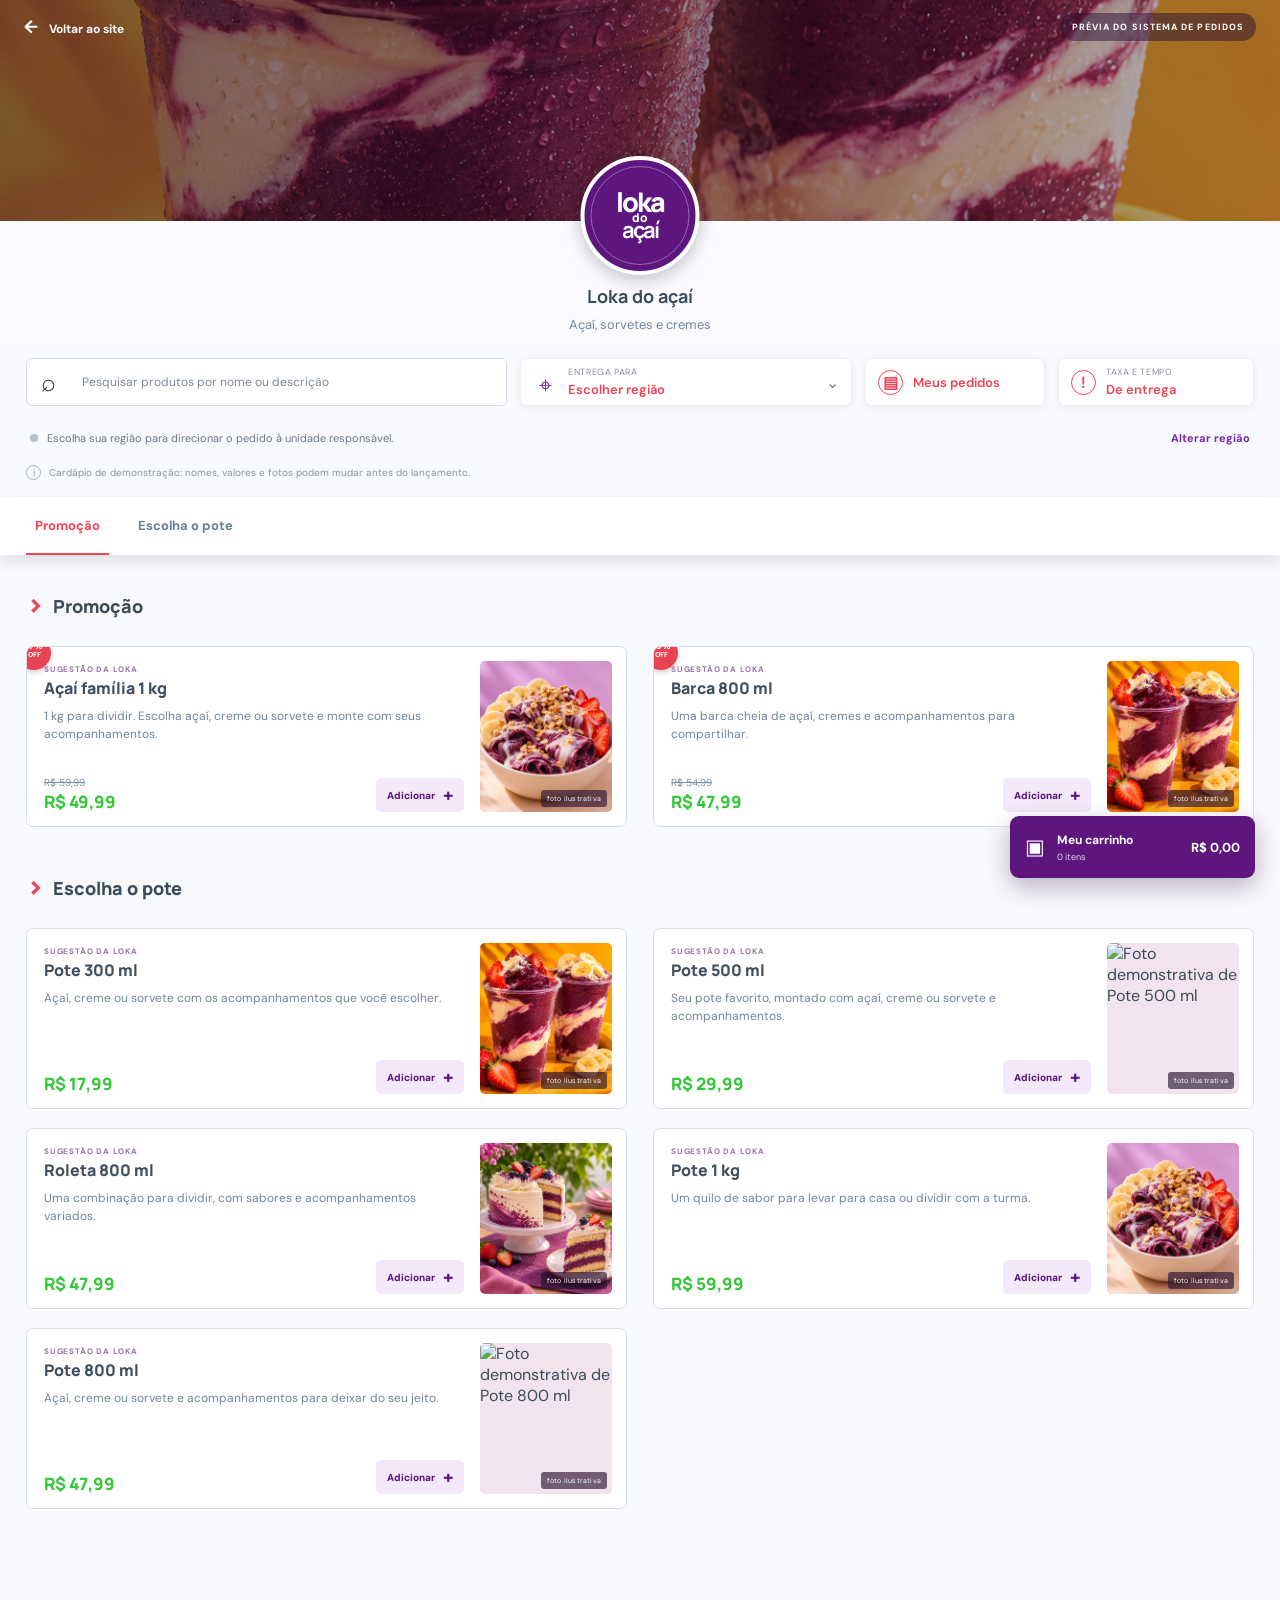
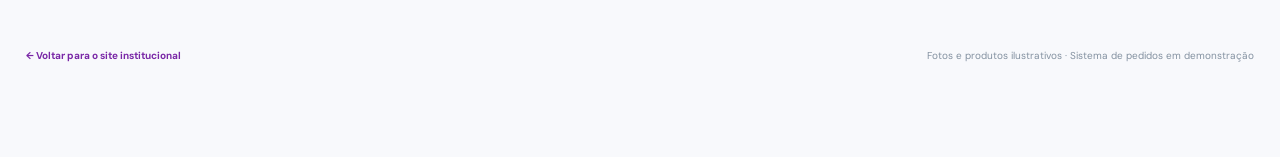
==== pedidos.html @ dc6933d5 "Add ordering page prototype" ====
<!doctype html>
<html lang="pt-BR">
<head>
  <meta charset="utf-8">
  <meta name="viewport" content="width=device-width, initial-scale=1">
  <meta name="theme-color" content="#f8f9fc">
  <meta name="description" content="Faça seu pedido na Loka do Açaí.">
  <title>Pedidos | Loka do Açaí</title>
  <link rel="preconnect" href="https://fonts.googleapis.com">
  <link rel="preconnect" href="https://fonts.gstatic.com" crossorigin>
  <link href="https://fonts.googleapis.com/css2?family=DM+Sans:wght@400;500;600;700&family=Manrope:wght@400;500;600;700;800&display=swap" rel="stylesheet">
  <link rel="stylesheet" href="pedidos.css">
  <script src="pedidos.js" defer></script>
</head>
<body>
  <header class="shop-header">
    <div class="cover-photo"></div>
    <div class="header-top">
      <a class="back-to-site" href="index.html"><span aria-hidden="true">←</span> Voltar ao site</a>
      <span class="demo-label">prévia do sistema de pedidos</span>
    </div>
    <div class="shop-profile">
      <div class="shop-logo" aria-label="Logo Loka do Açaí"><span>loka</span><small>do</small><b>açaí</b></div>
      <h1>Loka do açaí</h1>
      <p>Açaí, sorvetes e cremes</p>
    </div>
  </header>

  <main class="order-main">
    <div class="order-toolbar">
      <label class="search-box"><span aria-hidden="true">⌕</span><input id="product-search" type="search" placeholder="Pesquisar produtos por nome ou descrição" autocomplete="off" aria-label="Pesquisar produtos"></label>
      <button class="toolbar-button region-button" id="open-region" type="button"><span class="toolbar-icon" aria-hidden="true">⌖</span><span><small>Entrega para</small><strong id="selected-region">Escolher região</strong></span><span class="button-chevron" aria-hidden="true">⌄</span></button>
      <button class="toolbar-button" id="open-account" type="button"><span class="toolbar-icon red" aria-hidden="true">▤</span><span><strong>Meus pedidos</strong></span></button>
      <button class="toolbar-button delivery-button" id="open-delivery" type="button"><span class="toolbar-icon red" aria-hidden="true">!</span><span><small>Taxa e tempo</small><strong>De entrega</strong></span></button>
    </div>

    <div class="region-summary" aria-live="polite"><span class="status-dot"></span><span id="region-summary-text">Escolha sua região para direcionar o pedido à unidade responsável.</span><button id="change-region" type="button">Alterar região</button></div>
    <div class="catalog-note"><span>i</span> Cardápio de demonstração: nomes, valores e fotos podem mudar antes do lançamento.</div>

    <nav class="category-tabs" aria-label="Categorias do cardápio">
      <a class="is-active" href="#promocao">Promoção</a>
      <a href="#potes">Escolha o pote</a>
    </nav>

    <section class="catalog-section" id="promocao">
      <h2><span aria-hidden="true">›</span> Promoção</h2>
      <div class="product-grid" id="promo-products"></div>
    </section>
    <section class="catalog-section" id="potes">
      <h2><span aria-hidden="true">›</span> Escolha o pote</h2>
      <div class="product-grid" id="pot-products"></div>
    </section>
    <p class="no-results" id="no-results" hidden>Nenhum produto encontrado. Tente outra busca.</p>
  </main>

  <footer class="order-footer">
    <a href="index.html">← Voltar para o site institucional</a>
    <p>Fotos e produtos ilustrativos · Sistema de pedidos em demonstração</p>
  </footer>

  <button class="cart-fab" id="open-cart" type="button" aria-label="Abrir carrinho">
    <span class="cart-fab-icon" aria-hidden="true">▣</span>
    <span class="cart-fab-copy"><b>Meu carrinho</b><small id="cart-items-count">0 itens</small></span>
    <strong id="cart-total-fab">R$ 0,00</strong>
    <i id="cart-badge" hidden>0</i>
  </button>

  <div class="overlay" id="region-dialog" hidden>
    <section class="dialog-card region-dialog-card" role="dialog" aria-modal="true" aria-labelledby="region-title">
      <button class="dialog-close" type="button" data-close="region-dialog" aria-label="Fechar">×</button>
      <span class="dialog-kicker">Entrega Loka</span>
      <h2 id="region-title">Qual região vai receber seu pedido?</h2>
      <p>Escolha uma região para identificar a unidade responsável no protótipo.</p>
      <div class="region-options">
        <button type="button" data-region="recife"><span class="region-pin">⌖</span><span><b>Recife e Região Metropolitana</b><small>Região demonstrativa</small></span><span class="region-arrow">→</span></button>
        <button type="button" data-region="agreste"><span class="region-pin">⌖</span><span><b>Agreste</b><small>Região demonstrativa</small></span><span class="region-arrow">→</span></button>
        <button type="button" data-region="sertao"><span class="region-pin">⌖</span><span><b>Sertão</b><small>Região demonstrativa</small></span><span class="region-arrow">→</span></button>
        <button type="button" data-region="mata"><span class="region-pin">⌖</span><span><b>Zona da Mata</b><small>Região demonstrativa</small></span><span class="region-arrow">→</span></button>
        <button type="button" data-region="outra"><span class="region-pin">⌖</span><span><b>Outra região de Pernambuco</b><small>Região demonstrativa</small></span><span class="region-arrow">→</span></button>
      </div>
      <small class="dialog-footnote">As regiões são exemplos. A cobertura e a loja serão definidas com os endereços oficiais.</small>
    </section>
  </div>

  <div class="overlay" id="delivery-dialog" hidden>
    <section class="dialog-card small-dialog" role="dialog" aria-modal="true" aria-labelledby="delivery-title">
      <button class="dialog-close" type="button" data-close="delivery-dialog" aria-label="Fechar">×</button>
      <span class="dialog-kicker">Entrega</span>
      <h2 id="delivery-title">Taxa e tempo de entrega</h2>
      <div class="delivery-status"><span class="status-dot"></span><div><small>Região selecionada</small><b id="delivery-region">Ainda não escolhida</b></div></div>
      <p>A unidade responsável, a cobertura, o valor do frete e a previsão de entrega serão confirmados conforme o endereço. Esta prévia não consulta entregas reais.</p>
      <button class="button-primary" id="delivery-choose-region" type="button">Escolher minha região</button>
    </section>
  </div>

  <div class="overlay" id="account-dialog" hidden>
    <section class="dialog-card account-dialog-card" role="dialog" aria-modal="true" aria-labelledby="account-title">
      <button class="dialog-close" type="button" data-close="account-dialog" aria-label="Fechar">×</button>
      <span class="dialog-kicker">Sua conta Loka</span>
      <h2 id="account-title">Seus pedidos, do seu jeito.</h2>
      <div class="account-tabs" role="tablist" aria-label="Área do cliente">
        <button type="button" class="is-active" data-account-tab="profile" role="tab" aria-selected="true">Cadastro e endereços</button>
        <button type="button" data-account-tab="history" role="tab" aria-selected="false">Histórico de pedidos</button>
      </div>
      <div class="account-panel" data-account-panel="profile">
        <form id="profile-form" class="form-card">
          <h3>Seus dados</h3>
          <p>Salvos neste navegador para facilitar os próximos pedidos.</p>
          <div class="form-grid">
            <label class="field full">Nome completo<input name="name" autocomplete="name" required placeholder="Como podemos chamar você?"></label>
            <label class="field">Celular<input name="phone" type="tel" autocomplete="tel" required placeholder="(00) 00000-0000"></label>
            <label class="field">E-mail <span>opcional</span><input name="email" type="email" autocomplete="email" placeholder="voce@email.com"></label>
          </div>
          <button class="button-primary" type="submit">Salvar meu cadastro</button>
        </form>
        <section class="saved-addresses">
          <div class="subheading"><div><h3>Endereços salvos</h3><p>Escolha um endereço para agilizar a entrega.</p></div></div>
          <div id="saved-address-list" class="saved-address-list"></div>
          <form id="address-form" class="form-card address-form">
            <h4>Adicionar endereço</h4>
            <div class="form-grid">
              <label class="field">Apelido<input name="label" placeholder="Casa, trabalho..."></label>
              <label class="field">CEP<input name="cep" autocomplete="postal-code" required placeholder="00000-000"></label>
              <label class="field full">Rua / avenida<input name="street" autocomplete="address-line1" required></label>
              <label class="field">Número<input name="number" required></label>
              <label class="field">Bairro<input name="district" autocomplete="address-level3" required></label>
              <label class="field">Cidade<input name="city" autocomplete="address-level2" required></label>
              <label class="field">Complemento <span>opcional</span><input name="complement" autocomplete="address-line2"></label>
            </div>
            <button class="button-secondary" type="submit">Salvar endereço</button>
          </form>
        </section>
      </div>
      <div class="account-panel" data-account-panel="history" hidden>
        <div class="history-intro"><h3>Seus pedidos</h3><p>Os pedidos de demonstração feitos neste navegador aparecem aqui.</p></div>
        <div id="order-history-list" class="order-history-list"></div>
      </div>
      <p class="local-storage-note">Demonstração: cadastro, endereços e histórico ficam salvos somente neste navegador.</p>
    </section>
  </div>

  <div class="overlay cart-overlay" id="cart-dialog" hidden>
    <aside class="cart-drawer" role="dialog" aria-modal="true" aria-labelledby="cart-title">
      <div class="drawer-header"><div><span class="dialog-kicker">Seu pedido</span><h2 id="cart-title">Meu carrinho</h2></div><button class="dialog-close" type="button" data-close="cart-dialog" aria-label="Fechar">×</button></div>
      <div class="cart-body">
        <div id="cart-lines" class="cart-lines"></div>
        <div class="checkout-block">
          <div class="cart-subtotal"><span>Subtotal</span><b id="cart-subtotal">R$ 0,00</b></div>
          <div class="cart-shipping"><span>Entrega</span><b>Confirmar com a unidade</b></div>
          <div class="cart-region"><div><small>Unidade da região</small><b id="cart-region-name">Escolha sua região</b></div><button type="button" id="cart-change-region">Alterar</button></div>
          <form id="checkout-form">
            <h3>Onde entregar?</h3>
            <label class="field saved-address-select">Usar endereço salvo<select id="checkout-address-select"><option value="">Preencher novo endereço</option></select></label>
            <div class="form-grid">
              <label class="field full">Nome completo<input name="name" autocomplete="name" required></label>
              <label class="field">Celular<input name="phone" type="tel" autocomplete="tel" required></label>
              <label class="field">CEP<input name="cep" autocomplete="postal-code" required></label>
              <label class="field full">Rua / avenida<input name="street" autocomplete="address-line1" required></label>
              <label class="field">Número<input name="number" required></label>
              <label class="field">Bairro<input name="district" autocomplete="address-level3" required></label>
              <label class="field">Cidade<input name="city" autocomplete="address-level2" required></label>
              <label class="field">Complemento<input name="complement" autocomplete="address-line2"></label>
            </div>
            <label class="save-address-check"><input type="checkbox" name="saveAddress" checked><span>Salvar cadastro e endereço para os próximos pedidos</span></label>
            <button class="button-primary checkout-submit" id="checkout-submit" type="submit">Confirmar pedido de demonstração</button>
          </form>
          <p class="checkout-disclaimer">Sem cobrança nem envio real: o pedido é registrado apenas como demonstração neste navegador.</p>
        </div>
      </div>
    </aside>
  </div>

  <div class="toast" id="toast" role="status" aria-live="polite"></div>
</body>
</html>
---- pedidos.css ----
:root{--plum:#321044;--purple:#7927a6;--purple-dark:#5e167f;--pink:#ed77bf;--cream:#f8f5ef;--ink:#3b4a59;--muted:#718096;--line:#dce1e8;--red:#f04455;--green:#35c738;--paper:#fff;--soft:#f8f9fc;--display:"Manrope",sans-serif;--sans:"DM Sans",sans-serif}
*{box-sizing:border-box}html{scroll-behavior:smooth}body{margin:0;background:var(--soft);color:var(--ink);font-family:var(--sans);-webkit-font-smoothing:antialiased}body.lock-scroll{overflow:hidden}button,input,select{font:inherit}button{cursor:pointer}a{color:inherit;text-decoration:none}[hidden]{display:none!important}
.shop-header{height:350px;background:#f9f9fc;text-align:center;position:relative}.cover-photo{height:221px;background-image:linear-gradient(90deg,rgba(35,12,48,.57),rgba(35,12,48,.34)),url("assets/creme-no-copo.png");background-position:center 44%;background-size:cover;filter:saturate(.82)}.header-top{position:absolute;left:0;right:0;top:0;height:54px;padding:0 max(calc((100% - 1396px)/2),24px);display:flex;align-items:center;justify-content:space-between;color:white}.back-to-site{font-size:12px;font-weight:700;transition:transform .2s}.back-to-site:hover{transform:translateX(-4px)}.back-to-site span{margin-right:8px;font-size:18px}.demo-label{padding:8px 12px;border-radius:30px;background:rgba(38,12,51,.48);font-size:9px;font-weight:700;letter-spacing:.12em;text-transform:uppercase}.shop-profile{position:relative;height:129px;padding-top:63px;background:#fafaff}.shop-logo{position:absolute;top:-65px;left:50%;width:119px;height:119px;transform:translateX(-50%);border:4px solid white;border-radius:50%;display:flex;flex-direction:column;align-items:center;justify-content:center;background:var(--purple-dark);color:white;box-shadow:0 5px 17px rgba(20,12,29,.24);font-family:var(--display);font-size:27px;font-weight:800;line-height:.77;letter-spacing:-.08em;z-index:2}.shop-logo::before{content:"";position:absolute;inset:6px;border:1px solid rgba(255,255,255,.35);border-radius:50%}.shop-logo small{font-size:12px;letter-spacing:0}.shop-logo b{font-size:22px}.shop-profile h1{margin:0;font-family:var(--display);font-size:18px;line-height:1.4}.shop-profile p{margin:7px 0;color:#72859a;font-size:13px}
.order-main{max-width:1410px;margin:0 auto;padding:8px 26px 80px}.order-toolbar{display:grid;grid-template-columns:minmax(260px,1.45fr) minmax(215px,1fr) 180px 196px;gap:13px;align-items:stretch}.search-box{height:48px;border:1px solid #d7dce4;border-radius:6px;background:white;display:flex;align-items:center;overflow:hidden}.search-box>span{width:42px;display:grid;place-items:center;font-size:25px;color:#243548}.search-box input{min-width:0;flex:1;height:100%;border:0;outline:0;padding:0 13px;color:var(--ink);font-size:12px}.search-box input::placeholder{color:#7d8793}.toolbar-button{min-width:0;min-height:48px;padding:0 12px;border:1px solid #edf0f4;border-radius:7px;background:white;box-shadow:0 2px 6px rgba(34,43,54,.07);display:flex;align-items:center;gap:10px;text-align:left;color:var(--red);transition:transform .2s,box-shadow .2s}.toolbar-button:hover{transform:translateY(-2px);box-shadow:0 7px 15px rgba(44,35,49,.11)}.toolbar-button>span:last-child{min-width:0}.toolbar-button small,.toolbar-button strong{display:block}.toolbar-button small{margin-bottom:3px;font-size:9px;color:#8a8f99;text-transform:uppercase;letter-spacing:.07em}.toolbar-button strong{font-size:13px;font-weight:600;white-space:nowrap;overflow:hidden;text-overflow:ellipsis}.toolbar-icon{width:25px;height:25px;flex:0 0 25px;display:grid;place-items:center;color:var(--purple);font-size:23px}.toolbar-icon.red{color:var(--red);border:1.5px solid var(--red);border-radius:50%;font-size:16px;font-weight:600}.button-chevron{margin-left:auto;color:#748094}.region-summary{min-height:42px;margin-top:11px;padding:0 4px;display:flex;align-items:center;gap:9px;color:#697888;font-size:11px}.status-dot{width:8px;height:8px;flex:0 0 8px;border-radius:50%;background:#b7c0cb}.region-summary.is-selected .status-dot{background:#43c885;box-shadow:0 0 0 3px #daf5e8}.region-summary button{margin-left:auto;padding:6px 0;border:0;background:none;color:var(--purple);font-size:11px;font-weight:700}.catalog-note{display:flex;align-items:center;gap:8px;margin:6px 0 17px;color:#8994a1;font-size:10px}.catalog-note span{width:15px;height:15px;border-radius:50%;display:grid;place-items:center;border:1px solid #aab3be;font-size:10px}
.category-tabs{position:sticky;top:0;z-index:9;margin:0 -26px 28px;padding:0 26px;min-height:58px;display:flex;align-items:center;gap:20px;background:rgba(255,255,255,.96);box-shadow:0 7px 12px rgba(39,42,51,.1);backdrop-filter:blur(12px)}.category-tabs a{height:100%;min-height:58px;padding:0 9px;display:flex;align-items:center;border-bottom:2px solid transparent;color:#688097;font-size:13px;font-weight:700}.category-tabs a.is-active,.category-tabs a:hover{color:var(--red);border-color:var(--red)}.catalog-section{padding-top:1px;margin-bottom:38px;scroll-margin-top:70px}.catalog-section h2{margin:0 0 22px;font-family:var(--display);font-size:18px;font-weight:800}.catalog-section h2 span{margin-right:4px;color:var(--red);font-size:29px;vertical-align:-2px}
.product-grid{display:grid;grid-template-columns:repeat(2,minmax(0,1fr));gap:19px 26px}.product-card{min-height:181px;position:relative;display:grid;grid-template-columns:minmax(0,1fr) 146px;gap:10px;overflow:hidden;border:1px solid #d8dee7;border-radius:7px;background:white;transition:transform .25s,box-shadow .25s,border-color .25s}.product-card:hover{transform:translateY(-3px);border-color:#c9b7d5;box-shadow:0 12px 24px rgba(51,28,61,.08)}.product-info{min-width:0;padding:17px 6px 14px 17px;display:flex;flex-direction:column;align-items:flex-start}.product-name{margin:0;color:#3f4f5e;font-family:var(--display);font-size:16px;font-weight:800;line-height:1.3}.product-description{display:-webkit-box;margin:8px 0 10px;overflow:hidden;color:#71859b;font-size:12px;line-height:1.55;-webkit-line-clamp:2;-webkit-box-orient:vertical}.product-flag{margin-bottom:4px;color:#9b78aa;font-size:8px;font-weight:800;letter-spacing:.1em;text-transform:uppercase}.product-bottom{width:100%;margin-top:auto;display:flex;align-items:flex-end;justify-content:space-between;gap:8px}.product-prices{display:flex;flex-direction:column;gap:3px}.old-price{color:#7990a4;font-size:10px;text-decoration:line-through}.product-price{color:var(--green);font-family:var(--display);font-size:17px;font-weight:800;line-height:1.15}.add-button{min-height:34px;padding:0 11px;border:0;border-radius:5px;display:inline-flex;align-items:center;gap:8px;background:#f4e9fa;color:var(--purple-dark);font-size:10px;font-weight:800;transition:background .2s,color .2s,transform .2s}.add-button span{font-size:18px;line-height:1}.add-button:hover{background:var(--purple);color:white;transform:scale(1.04)}.product-photo{position:relative;min-height:144px;margin:14px 14px 14px 0;overflow:hidden;border-radius:5px;background:#f1e4ef}.product-photo img{width:100%;height:100%;position:absolute;inset:0;object-fit:cover;transition:transform .55s}.product-card:hover .product-photo img{transform:scale(1.06)}.product-photo span{position:absolute;right:5px;bottom:5px;padding:4px 6px;border-radius:3px;background:rgba(40,18,49,.64);color:white;font-size:7px;letter-spacing:.03em}.deal-badge{position:absolute;z-index:2;top:-11px;left:-10px;width:34px;height:34px;padding-top:6px;border-radius:50%;background:#e84352;color:#fff;box-shadow:0 2px 5px rgba(44,24,33,.24);font-size:9px;font-weight:800;line-height:1.05;text-align:center}.deal-badge small{display:block;font-size:7px}.no-results{padding:50px 15px;text-align:center;color:var(--muted);font-size:14px}
.order-footer{max-width:1410px;margin:auto;padding:22px 26px 95px;display:flex;justify-content:space-between;gap:16px;color:#8391a0;font-size:10px}.order-footer a{color:var(--purple);font-weight:700}.order-footer p{margin:0}
.cart-fab{position:fixed;z-index:12;right:25px;bottom:22px;min-width:245px;min-height:62px;padding:9px 15px;border:0;border-radius:9px;display:flex;align-items:center;gap:12px;background:var(--purple-dark);color:white;box-shadow:0 8px 24px rgba(50,16,68,.32);text-align:left;transition:transform .22s,box-shadow .22s}.cart-fab:hover{transform:translateY(-4px);box-shadow:0 14px 30px rgba(50,16,68,.34)}.cart-fab-icon{font-size:21px}.cart-fab-copy{flex:1}.cart-fab-copy b,.cart-fab-copy small{display:block}.cart-fab-copy b{font-size:12px}.cart-fab-copy small{margin-top:3px;color:#e3d4ed;font-size:9px}.cart-fab>strong{font-size:13px}.cart-fab i{position:absolute;top:-7px;left:-7px;min-width:22px;height:22px;padding:0 5px;border-radius:50%;display:grid;place-items:center;background:var(--red);font-size:10px;font-style:normal;font-weight:800}
.overlay{position:fixed;z-index:30;inset:0;padding:20px;display:grid;place-items:center;background:rgba(22,17,28,.5);backdrop-filter:blur(4px);animation:fade-in .2s ease}.dialog-card{width:min(100%,510px);max-height:min(90vh,840px);position:relative;overflow:auto;padding:30px;border:1px solid rgba(255,255,255,.7);border-radius:13px;background:white;box-shadow:0 24px 70px rgba(18,13,24,.25);animation:dialog-up .28s cubic-bezier(.2,.8,.2,1)}.dialog-close{width:34px;height:34px;position:absolute;top:15px;right:15px;border:1px solid #e5e7ec;border-radius:50%;display:grid;place-items:center;background:white;color:#5b6471;font-size:23px;line-height:1}.dialog-close:hover{background:#f7effb;color:var(--purple)}.dialog-kicker{color:var(--purple);font-size:9px;font-weight:800;letter-spacing:.15em;text-transform:uppercase}.dialog-card h2{margin:8px 35px 7px 0;color:var(--ink);font-family:var(--display);font-size:25px;letter-spacing:-.04em;line-height:1.15}.dialog-card>p{color:#74808e;font-size:12px;line-height:1.6}.region-options{margin-top:19px;display:grid;gap:8px}.region-options button{min-height:62px;padding:10px 13px;border:1px solid #e7e8ed;border-radius:7px;display:flex;align-items:center;gap:11px;background:white;color:var(--ink);text-align:left;transition:border .2s,background .2s,transform .2s}.region-options button:hover{transform:translateX(3px);border-color:#d5b6e3;background:#fcf8ff}.region-options button>span:nth-child(2){flex:1}.region-pin{width:31px;height:31px;border-radius:50%;display:grid;place-items:center;background:#f2e5f8;color:var(--purple);font-size:20px}.region-options b,.region-options small{display:block}.region-options b{font-size:12px}.region-options small{margin-top:4px;color:#939ba5;font-size:9px}.region-arrow{color:var(--purple);font-size:17px}.dialog-footnote{display:block;margin-top:16px;color:#939ba5;font-size:9px;line-height:1.55}.small-dialog{width:min(100%,430px)}.delivery-status{margin:20px 0 14px;padding:13px;border-radius:7px;display:flex;align-items:center;gap:10px;background:#f7f8fb}.delivery-status .status-dot{width:9px;height:9px}.delivery-status small,.delivery-status b{display:block}.delivery-status small{color:#8793a0;font-size:9px}.delivery-status b{margin-top:4px;font-size:12px}.button-primary{min-height:43px;padding:0 17px;border:0;border-radius:5px;display:inline-flex;align-items:center;justify-content:center;background:var(--purple);color:white;font-size:11px;font-weight:800;transition:background .2s,transform .2s}.button-primary:hover{background:var(--purple-dark);transform:translateY(-2px)}
.account-dialog-card{width:min(100%,760px);padding:30px}.account-tabs{margin:20px 0 18px;display:flex;gap:17px;border-bottom:1px solid #e6e8ed}.account-tabs button{min-height:41px;padding:0 5px;border:0;border-bottom:2px solid transparent;background:none;color:#728197;font-size:11px;font-weight:700}.account-tabs button.is-active{border-color:var(--red);color:var(--red)}.account-panel[hidden]{display:none!important}.form-card{padding:15px;border:1px solid #e8eaf0;border-radius:8px;background:#fff}.form-card h3,.saved-addresses h3,.history-intro h3{margin:0;color:#3f4f5e;font-family:var(--display);font-size:15px}.form-card>p,.saved-addresses p,.history-intro p{margin:5px 0 13px;color:#8a95a2;font-size:10px;line-height:1.5}.form-grid{display:grid;grid-template-columns:repeat(2,minmax(0,1fr));gap:10px}.field{min-width:0;display:grid;gap:5px;color:#657384;font-size:10px;font-weight:700}.field>span{color:#a0a8b2;font-size:9px;font-weight:400}.field input,.field select{width:100%;min-width:0;height:38px;padding:0 10px;border:1px solid #dfe3e9;border-radius:5px;background:white;color:var(--ink);font-size:11px;outline:0;transition:border .2s,box-shadow .2s}.field input:focus,.field select:focus{border-color:#bb8dcc;box-shadow:0 0 0 3px #f2e7f6}.field.full{grid-column:1/-1}.form-card .button-primary,.form-card .button-secondary{margin-top:13px}.saved-addresses{margin-top:20px}.saved-address-list{display:grid;gap:8px;margin:10px 0 13px}.saved-address{padding:11px;border:1px solid #e7e8ed;border-radius:7px;display:flex;align-items:center;gap:10px;background:white}.saved-address>div{min-width:0;flex:1}.saved-address b,.saved-address small{display:block}.saved-address b{font-size:11px}.saved-address small{margin-top:4px;color:#8792a0;font-size:9px;line-height:1.4}.saved-address button{border:0;background:none;color:#d74958;font-size:10px;font-weight:700}.empty-state{padding:17px;border-radius:7px;background:#f8f9fc;color:#8995a2;font-size:10px;line-height:1.55}.address-form h4{margin:0 0 12px;font-size:12px}.button-secondary{min-height:36px;padding:0 13px;border:1px solid #dcc6e8;border-radius:5px;background:#faf5fd;color:var(--purple-dark);font-size:10px;font-weight:800}.button-secondary:hover{background:#f1e4f7}.local-storage-note{margin:17px 0 0!important;color:#929ba6!important;font-size:9px!important}.history-intro{margin-bottom:14px}.order-history-list{display:grid;gap:10px}.history-card{padding:14px;border:1px solid #e7e9ee;border-radius:8px;background:white}.history-top{display:flex;justify-content:space-between;gap:12px}.history-top b{font-size:12px}.history-top time{color:#929ba6;font-size:9px}.history-meta{margin:7px 0;color:#7b8795;font-size:10px}.history-items{color:#596879;font-size:10px;line-height:1.6}.history-total{margin-top:10px;color:var(--purple-dark);font-family:var(--display);font-size:13px;font-weight:800}
.cart-overlay{z-index:35;padding:0;display:flex;justify-content:flex-end;background:rgba(19,13,24,.48)}.cart-drawer{width:min(100%,510px);height:100%;display:flex;flex-direction:column;background:#fff;box-shadow:-18px 0 50px rgba(21,13,26,.2);animation:drawer-in .3s cubic-bezier(.2,.8,.2,1)}.drawer-header{min-height:82px;padding:17px 22px;border-bottom:1px solid #eceef2;display:flex;align-items:center;justify-content:space-between}.drawer-header h2{margin:4px 0 0;font-family:var(--display);font-size:21px}.drawer-header .dialog-close{position:static;flex:0 0 34px}.cart-body{flex:1;overflow:auto;padding:16px 22px 30px}.cart-lines{display:grid;gap:9px}.cart-line{padding:10px;border:1px solid #e9eaf0;border-radius:7px;display:grid;grid-template-columns:59px minmax(0,1fr) auto;align-items:center;gap:11px}.cart-line img{width:59px;height:59px;border-radius:5px;object-fit:cover}.cart-line-copy{min-width:0}.cart-line-copy b,.cart-line-copy small{display:block}.cart-line-copy b{font-size:11px;line-height:1.4}.cart-line-copy small{margin-top:4px;color:#8791a0;font-size:10px}.quantity-control{display:flex;align-items:center;gap:7px}.quantity-control button{width:25px;height:25px;padding:0;border:1px solid #e3d6eb;border-radius:50%;background:#faf5fd;color:var(--purple-dark);font-size:15px}.quantity-control b{min-width:13px;text-align:center;font-size:11px}.cart-empty{padding:22px 12px;text-align:center}.cart-empty>span{font-size:30px;color:#b78bc8}.cart-empty b{display:block;margin-top:5px;font-size:13px}.cart-empty p{color:#8d97a3;font-size:10px}.checkout-block{margin-top:17px;padding-top:15px;border-top:1px solid #e8eaf0}.cart-subtotal,.cart-shipping{display:flex;justify-content:space-between;gap:10px;margin-bottom:10px;color:#687687;font-size:11px}.cart-subtotal b{color:var(--ink);font-size:13px}.cart-shipping b{color:#84909d;font-size:9px;font-weight:600}.cart-region{margin:15px 0;padding:11px;border-radius:7px;display:flex;align-items:center;justify-content:space-between;gap:12px;background:#f8f3fa}.cart-region small,.cart-region b{display:block}.cart-region small{margin-bottom:4px;color:#8d7c96;font-size:9px}.cart-region b{color:var(--plum);font-size:11px}.cart-region button{padding:5px 0;border:0;background:none;color:var(--purple);font-size:10px;font-weight:800}.checkout-block h3{margin:16px 0 11px;font-family:var(--display);font-size:13px}.saved-address-select{margin-bottom:11px}.checkout-block .form-grid{gap:9px}.checkout-block .field input{height:36px}.save-address-check{margin:13px 0;display:flex;align-items:flex-start;gap:8px;color:#7c8794;font-size:9px;line-height:1.45}.save-address-check input{margin:1px 0 0;accent-color:var(--purple)}.checkout-submit{width:100%;min-height:47px}.checkout-disclaimer{margin:10px 0 0;color:#939ba6;font-size:9px;line-height:1.5;text-align:center}
.toast{position:fixed;z-index:60;left:50%;bottom:28px;max-width:calc(100% - 30px);padding:12px 18px;border-radius:8px;background:#281431;color:white;box-shadow:0 10px 30px rgba(0,0,0,.2);font-size:11px;font-weight:700;opacity:0;pointer-events:none;transform:translate(-50%,15px);transition:opacity .25s,transform .25s}.toast.is-visible{opacity:1;transform:translate(-50%,0)}
@keyframes fade-in{from{opacity:0}to{opacity:1}}@keyframes dialog-up{from{opacity:0;transform:translateY(15px) scale(.98)}to{opacity:1;transform:translateY(0) scale(1)}}@keyframes drawer-in{from{transform:translateX(35px);opacity:.7}to{transform:translateX(0);opacity:1}}
@media(max-width:1050px){.order-toolbar{grid-template-columns:minmax(230px,1.4fr) minmax(200px,1fr) 170px}.delivery-button{grid-column:3}.product-grid{gap:15px}.product-card{grid-template-columns:minmax(0,1fr) 124px}.product-photo{min-height:133px}}
@media(max-width:740px){.shop-header{height:319px}.cover-photo{height:195px}.header-top{padding-inline:17px}.demo-label{font-size:7px}.shop-profile{height:124px;padding-top:59px}.shop-logo{width:105px;height:105px;top:-56px;font-size:24px}.shop-logo b{font-size:20px}.shop-profile h1{font-size:16px}.order-main{padding:8px 16px 70px}.order-toolbar{grid-template-columns:1fr 1fr;gap:9px}.search-box{grid-column:1/-1}.toolbar-button{min-height:46px;padding-inline:9px;gap:7px}.toolbar-button strong{font-size:11px}.toolbar-button small{font-size:8px}.toolbar-icon{width:22px;flex-basis:22px}.region-summary{font-size:10px}.region-summary button{white-space:nowrap}.catalog-note{align-items:flex-start;line-height:1.5}.category-tabs{margin-inline:-16px;padding-inline:16px;min-height:52px}.category-tabs a{min-height:52px;font-size:12px}.catalog-section{scroll-margin-top:58px}.catalog-section h2{font-size:16px}.product-grid{grid-template-columns:1fr;gap:11px}.product-card{min-height:156px;grid-template-columns:minmax(0,1fr) 112px}.product-info{padding:14px 3px 12px 13px}.product-name{font-size:14px}.product-description{margin:6px 0 8px;font-size:11px}.product-photo{min-height:125px;margin:12px 12px 12px 0}.product-price{font-size:15px}.add-button{min-height:31px;padding:0 8px;font-size:9px}.old-price{font-size:9px}.order-footer{padding:17px 17px 100px;display:block;font-size:9px}.order-footer p{margin-top:7px}.cart-fab{right:14px;bottom:14px;min-width:215px;min-height:55px;padding:8px 12px}.cart-fab-icon{font-size:18px}.cart-fab-copy b{font-size:11px}.cart-fab>strong{font-size:12px}.overlay{padding:12px}.dialog-card{padding:24px 19px;max-height:94vh;border-radius:11px}.dialog-card h2{font-size:22px}.account-dialog-card{padding:24px 17px}.account-tabs{gap:9px}.account-tabs button{font-size:9px}.form-grid{gap:8px}.field{font-size:9px}.field input,.field select{height:36px;font-size:10px}.cart-overlay{padding:0}.cart-drawer{width:100%}.drawer-header{min-height:72px;padding:13px 16px}.cart-body{padding:13px 16px 25px}.cart-line{grid-template-columns:51px minmax(0,1fr) auto;gap:8px;padding:8px}.cart-line img{width:51px;height:51px}.cart-line-copy b{font-size:10px}.quantity-control{gap:5px}.quantity-control button{width:23px;height:23px}.checkout-block .field input{height:34px}.cart-region{margin:11px 0;padding:9px}}
@media(max-width:390px){.toolbar-button strong{font-size:10px}.product-card{grid-template-columns:minmax(0,1fr) 94px;min-height:147px}.product-photo{min-height:117px;margin:11px 10px 11px 0}.product-name{font-size:13px}.product-description{font-size:10px}.add-button{gap:4px}.account-tabs button{padding-inline:2px}}
@media(prefers-reduced-motion:reduce){*,*::before,*::after{scroll-behavior:auto!important;animation-duration:.01ms!important;animation-iteration-count:1!important;transition-duration:.01ms!important}}
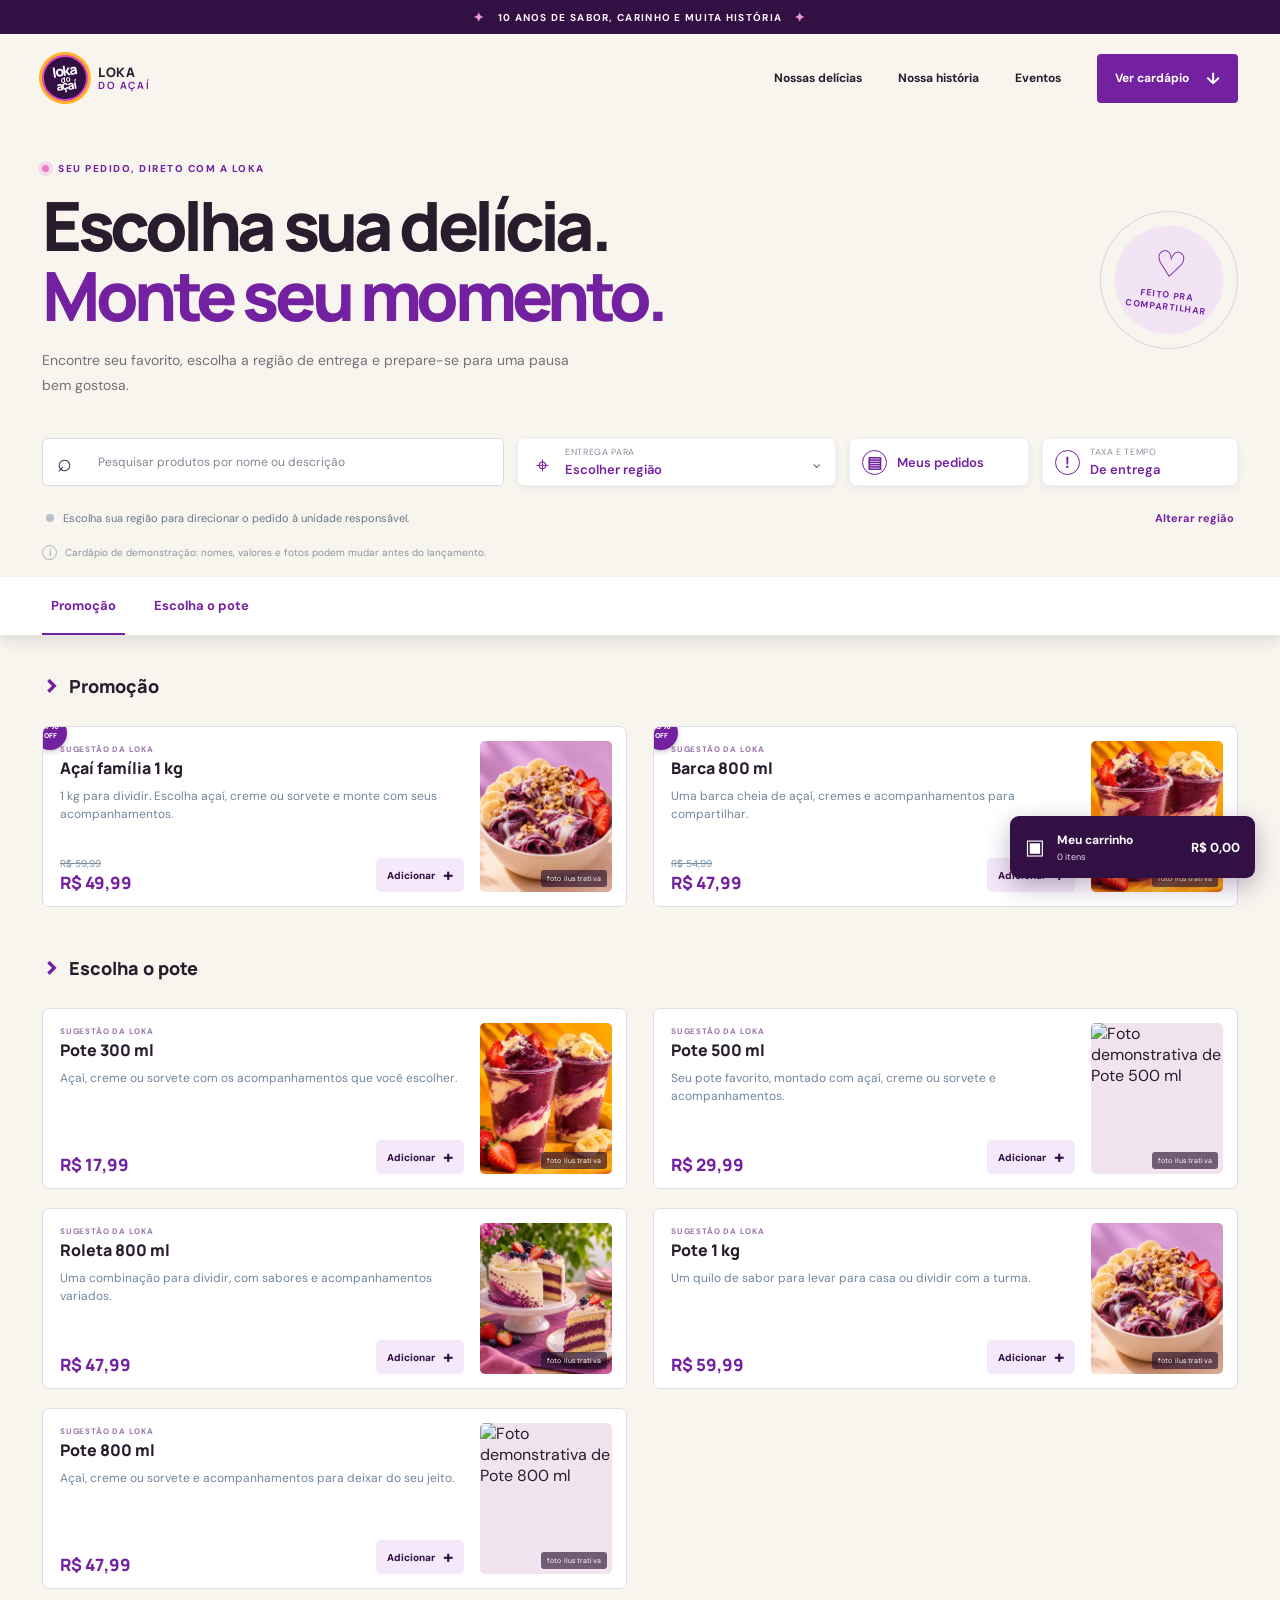
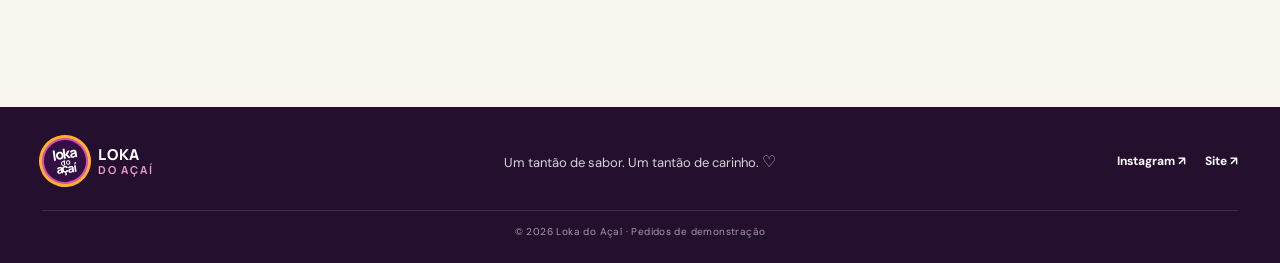
==== commit 6151ecd4: "Match ordering page to institutional site" ====
--- a/pedidos.html
+++ b/pedidos.html
@@ -3,28 +3,40 @@
 <head>
   <meta charset="utf-8">
   <meta name="viewport" content="width=device-width, initial-scale=1">
-  <meta name="theme-color" content="#f8f9fc">
+  <meta name="theme-color" content="#f8f5ef">
   <meta name="description" content="Faça seu pedido na Loka do Açaí.">
   <title>Pedidos | Loka do Açaí</title>
   <link rel="preconnect" href="https://fonts.googleapis.com">
   <link rel="preconnect" href="https://fonts.gstatic.com" crossorigin>
   <link href="https://fonts.googleapis.com/css2?family=DM+Sans:wght@400;500;600;700&family=Manrope:wght@400;500;600;700;800&display=swap" rel="stylesheet">
+  <link rel="stylesheet" href="style.css">
   <link rel="stylesheet" href="pedidos.css">
+  <script src="script.js" defer></script>
   <script src="pedidos.js" defer></script>
 </head>
 <body>
-  <header class="shop-header">
-    <div class="cover-photo"></div>
-    <div class="header-top">
-      <a class="back-to-site" href="index.html"><span aria-hidden="true">←</span> Voltar ao site</a>
-      <span class="demo-label">prévia do sistema de pedidos</span>
+  <div class="announcement"><span aria-hidden="true">✦</span> 10 anos de sabor, carinho e muita história <span aria-hidden="true">✦</span></div>
+  <header class="site-header">
+    <a class="brand" href="index.html#inicio" aria-label="Loka do Açaí, início">
+      <span class="brand-mark"><span>loka</span><small>do</small><strong>açaí</strong></span>
+      <span class="brand-name">LOKA <b>DO AÇAÍ</b></span>
+    </a>
+    <button class="menu-toggle" type="button" aria-label="Abrir menu" aria-expanded="false" aria-controls="main-nav"><span></span><span></span></button>
+    <nav class="main-nav" id="main-nav" aria-label="Navegação principal">
+      <a href="index.html#experiencias">Nossas delícias</a>
+      <a href="index.html#historia">Nossa história</a>
+      <a href="index.html#eventos">Eventos</a>
+      <a class="nav-cta" href="#promocao">Ver cardápio <span aria-hidden="true">↓</span></a>
+    </nav>
+  </header>
+  <section class="order-intro section-shell" data-reveal>
+    <div class="order-intro-copy">
+      <div class="eyebrow"><span class="eyebrow-dot"></span> Seu pedido, direto com a Loka</div>
+      <h1>Escolha sua delícia.<br><em>Monte seu momento.</em></h1>
+      <p>Encontre seu favorito, escolha a região de entrega e prepare-se para uma pausa bem gostosa.</p>
     </div>
-    <div class="shop-profile">
-      <div class="shop-logo" aria-label="Logo Loka do Açaí"><span>loka</span><small>do</small><b>açaí</b></div>
-      <h1>Loka do açaí</h1>
-      <p>Açaí, sorvetes e cremes</p>
-    </div>
-  </header>
+    <div class="order-intro-mark" aria-hidden="true"><span>♡</span><b>feito pra<br>compartilhar</b></div>
+  </section>
 
   <main class="order-main">
     <div class="order-toolbar">
@@ -53,9 +65,17 @@
     <p class="no-results" id="no-results" hidden>Nenhum produto encontrado. Tente outra busca.</p>
   </main>
 
-  <footer class="order-footer">
-    <a href="index.html">← Voltar para o site institucional</a>
-    <p>Fotos e produtos ilustrativos · Sistema de pedidos em demonstração</p>
+  <footer class="site-footer">
+    <a class="brand footer-brand" href="index.html#inicio" aria-label="Loka do Açaí, voltar ao início">
+      <span class="brand-mark"><span>loka</span><small>do</small><strong>açaí</strong></span>
+      <span class="brand-name">LOKA <b>DO AÇAÍ</b></span>
+    </a>
+    <p>Um tantão de sabor. Um tantão de carinho. <span>♡</span></p>
+    <div class="footer-links">
+      <a href="https://www.instagram.com/lokadoaioficial/" target="_blank" rel="noreferrer">Instagram ↗</a>
+      <a href="index.html">Site ↗</a>
+    </div>
+    <small class="copyright">© 2026 Loka do Açaí · Pedidos de demonstração</small>
   </footer>
 
   <button class="cart-fab" id="open-cart" type="button" aria-label="Abrir carrinho">
@@ -72,13 +92,12 @@
       <h2 id="region-title">Qual região vai receber seu pedido?</h2>
       <p>Escolha uma região para identificar a unidade responsável no protótipo.</p>
       <div class="region-options">
-        <button type="button" data-region="recife"><span class="region-pin">⌖</span><span><b>Recife e Região Metropolitana</b><small>Região demonstrativa</small></span><span class="region-arrow">→</span></button>
-        <button type="button" data-region="agreste"><span class="region-pin">⌖</span><span><b>Agreste</b><small>Região demonstrativa</small></span><span class="region-arrow">→</span></button>
-        <button type="button" data-region="sertao"><span class="region-pin">⌖</span><span><b>Sertão</b><small>Região demonstrativa</small></span><span class="region-arrow">→</span></button>
-        <button type="button" data-region="mata"><span class="region-pin">⌖</span><span><b>Zona da Mata</b><small>Região demonstrativa</small></span><span class="region-arrow">→</span></button>
-        <button type="button" data-region="outra"><span class="region-pin">⌖</span><span><b>Outra região de Pernambuco</b><small>Região demonstrativa</small></span><span class="region-arrow">→</span></button>
+        <button type="button" data-region="ponte-dos-carvalhos"><span class="region-pin">⌖</span><span><b>Ponte dos Carvalhos</b><small>Área atendida</small></span><span class="region-arrow">→</span></button>
+        <button type="button" data-region="cohab"><span class="region-pin">⌖</span><span><b>Cohab</b><small>Área atendida</small></span><span class="region-arrow">→</span></button>
+        <button type="button" data-region="garapu"><span class="region-pin">⌖</span><span><b>Garapu</b><small>Área atendida</small></span><span class="region-arrow">→</span></button>
+        <button type="button" data-region="tamandare"><span class="region-pin">⌖</span><span><b>Tamandaré</b><small>Área atendida</small></span><span class="region-arrow">→</span></button>
       </div>
-      <small class="dialog-footnote">As regiões são exemplos. A cobertura e a loja serão definidas com os endereços oficiais.</small>
+      <small class="dialog-footnote">Áreas informadas pela loja. A unidade responsável, o frete e o prazo serão confirmados conforme o endereço.</small>
     </section>
   </div>
 
--- a/style.css
+++ b/style.css
@@ -0,0 +1,49 @@
+:root{--plum:#321044;--purple:#7321a1;--pink:#f2b5dc;--cream:#f8f5ef;--paper:#fffdf9;--ink:#281c2d;--muted:#776e7b;--line:rgba(50,16,68,.14);--sans:"DM Sans",sans-serif;--display:"Manrope",sans-serif}
+*{box-sizing:border-box}html{scroll-behavior:smooth}body{margin:0;color:var(--ink);background:var(--cream);font-family:var(--sans);-webkit-font-smoothing:antialiased}a{color:inherit;text-decoration:none}button{font:inherit}
+.announcement{min-height:34px;display:flex;align-items:center;justify-content:center;gap:12px;background:var(--plum);color:#fff5fc;font-size:10px;font-weight:700;letter-spacing:.13em;text-transform:uppercase}.announcement span{color:#ed98d2;font-size:13px}
+.site-header{height:88px;max-width:1320px;padding:0 42px;margin:auto;display:flex;align-items:center;justify-content:space-between;position:relative;z-index:5}.brand{display:inline-flex;align-items:center;gap:10px}.brand-mark{width:46px;height:46px;border-radius:50%;background:var(--plum);color:white;display:flex;flex-direction:column;align-items:center;justify-content:center;line-height:.72;letter-spacing:-.08em;transform:rotate(-8deg);border:2px solid #d848be;box-shadow:0 0 0 3px #ffb127;font-family:var(--display)}.brand-mark span{font-weight:800;font-size:14px}.brand-mark small{font-size:8px;font-weight:700;letter-spacing:0}.brand-mark strong{font-size:12px;font-weight:800}.brand-name{font-family:var(--display);font-size:13px;font-weight:800;letter-spacing:.05em;line-height:1.15}.brand-name b{display:block;color:var(--purple);font-size:10px;letter-spacing:.16em}
+.main-nav{display:flex;align-items:center;gap:36px;font-size:12px;font-weight:700}.main-nav>a:not(.nav-cta){transition:color .2s}.main-nav>a:not(.nav-cta):hover{color:var(--purple)}.nav-cta{display:inline-flex;align-items:center;gap:17px;padding:14px 18px;border-radius:4px;background:var(--purple);color:white;transition:background .2s,transform .2s}.nav-cta:hover,.button-primary:hover{background:var(--plum);transform:translateY(-2px)}.nav-cta span{font-size:16px}.menu-toggle{display:none}.section-shell{max-width:1320px;margin-inline:auto;padding-inline:42px}
+.hero{min-height:660px;padding-top:55px;padding-bottom:96px;display:grid;grid-template-columns:.93fr 1.07fr;align-items:center;gap:45px;position:relative;overflow:hidden}.hero-copy{position:relative;z-index:2;padding:5px 0 0 3.7%;animation:rise-in .75s both}.eyebrow{display:flex;align-items:center;gap:9px;color:var(--purple);font-size:10px;font-weight:800;letter-spacing:.15em;text-transform:uppercase}.eyebrow-dot{width:7px;height:7px;border-radius:50%;background:#ed7abd;box-shadow:0 0 0 4px #f7d9ed}
+.hero h1,.section-heading h2,.story h2,.cta-copy h2{margin:21px 0 0;font-family:var(--display);font-size:clamp(42px,5.5vw,72px);line-height:1.04;letter-spacing:-.065em;font-weight:800}h1 em,h2 em{color:var(--purple);font-style:normal}.hero-lede{max-width:430px;color:var(--muted);font-size:15px;line-height:1.75;margin:23px 0 27px}.hero-actions{display:flex;align-items:center;gap:22px}.button{min-height:48px;padding:0 18px;display:inline-flex;align-items:center;justify-content:center;gap:22px;font-size:11px;font-weight:800;transition:.25s ease}.button-primary{color:white;border-radius:4px;background:var(--purple);box-shadow:0 10px 24px rgba(91,18,126,.17)}.button-primary span,.button-light span{font-size:16px}.button-text{padding-inline:0;color:var(--ink)}.button-text span{color:var(--purple);font-size:16px;transition:transform .2s}.button-text:hover span{transform:translateY(4px)}.hero-proof{margin-top:44px;display:flex;align-items:center;gap:13px}.proof-avatars{display:flex;padding-left:5px}.proof-avatars span{width:29px;height:29px;margin-left:-5px;display:grid;place-items:center;border-radius:50%;border:2px solid var(--cream);color:white;background:var(--purple);font-size:13px}.proof-avatars span:nth-child(2){background:#e881ba}.proof-avatars span:nth-child(3){background:#e9aa3b}.hero-proof p{margin:0;font-size:9px;line-height:1.5;color:var(--muted)}.hero-proof strong{color:var(--ink);font-size:10px}
+.hero-visual{min-width:0;position:relative;animation:rise-in .85s .12s both}.carousel{position:relative;z-index:1;width:min(100%,560px);margin:0 0 0 auto;height:clamp(410px,46vw,550px);border-radius:48% 48% 8px 8px;overflow:hidden;background:#dba4d7;box-shadow:0 28px 55px rgba(54,19,62,.16)}.carousel-viewport,.carousel-track,.carousel-slide{width:100%;height:100%}.carousel-viewport{overflow:hidden}.carousel-track{display:flex;transition:transform .8s cubic-bezier(.2,.75,.25,1);will-change:transform}.carousel-slide{flex:0 0 100%;position:relative;overflow:hidden}.carousel-slide::after{content:"";position:absolute;inset:35% 0 0;background:linear-gradient(transparent,rgba(28,10,34,.72));pointer-events:none}.carousel-slide img{width:100%;height:100%;display:block;object-fit:cover;transition:transform 5.5s ease}.carousel-slide.is-current img{transform:scale(1.07)}.slide-caption{position:absolute;z-index:1;bottom:50px;left:31px;color:#fff;max-width:80%}.slide-caption>span{display:inline-block;margin-bottom:8px;font-size:9px;font-weight:800;letter-spacing:.15em;text-transform:uppercase;color:#ffd4ef}.slide-caption h2{margin:0;font-family:var(--display);font-size:clamp(26px,3vw,40px);line-height:1.05;letter-spacing:-.055em}.slide-caption p{margin:8px 0 0;font-size:12px;opacity:.85}
+.carousel-topline{position:absolute;z-index:2;top:18px;left:19px;right:19px;display:flex;justify-content:space-between;align-items:center}.carousel-label{display:flex;align-items:center;gap:7px;padding:9px 12px;border-radius:30px;color:white;background:rgba(49,16,68,.38);backdrop-filter:blur(12px);font-size:9px;font-weight:700}.carousel-label i{width:6px;height:6px;background:#ff9ed7;border-radius:50%;box-shadow:0 0 10px #ff9ed7}.carousel-arrows{display:flex;gap:7px}.carousel-arrow{width:35px;height:35px;padding:0;border:1px solid rgba(255,255,255,.5);border-radius:50%;background:rgba(40,17,48,.25);color:#fff;cursor:pointer;backdrop-filter:blur(10px);transition:background .2s,transform .2s}.carousel-arrow:hover{background:var(--purple);transform:scale(1.07)}.carousel-bottom{position:absolute;z-index:2;left:29px;right:29px;bottom:20px;display:flex;align-items:center;justify-content:space-between}.carousel-dots{display:flex;gap:7px}.carousel-dot{width:25px;height:3px;border:0;padding:0;cursor:pointer;background:rgba(255,255,255,.5);transition:width .25s,background .25s}.carousel-dot.is-active{width:38px;background:white}.carousel-count{color:rgba(255,255,255,.65);font-size:9px;letter-spacing:.14em}.carousel-count b{color:white}.orbit{position:absolute;border:1px solid rgba(137,44,176,.15);border-radius:50%;pointer-events:none}.orbit-one{width:600px;height:600px;top:-54px;right:-154px}.orbit-two{width:480px;height:480px;top:6px;right:-92px}.floating-note{position:absolute;z-index:3;display:flex;align-items:center;gap:9px;bottom:41px;left:-28px;padding:12px 16px 12px 12px;border-radius:5px;background:var(--paper);box-shadow:0 14px 40px rgba(45,21,47,.15);transform:rotate(-4deg);animation:float 4s ease-in-out infinite}.floating-note>span{width:31px;height:31px;border-radius:50%;display:grid;place-items:center;color:white;background:#e56db5;font-size:17px}.floating-note b,.floating-note small{display:block}.floating-note b{font-size:10px}.floating-note small{margin-top:2px;color:var(--muted);font-size:9px}
+.experience{padding-top:88px;padding-bottom:116px}
+.section-heading{display:flex;align-items:end;justify-content:space-between;gap:45px;margin-bottom:35px}
+.section-heading h2{font-size:clamp(38px,4vw,53px);margin-top:15px}
+.section-heading>p{max-width:375px;margin:0 4% 5px 0;color:var(--muted);font-size:13px;line-height:1.8}
+.experience-grid{display:grid;grid-template-columns:1.23fr 1fr 1fr;gap:15px}
+.experience-card{min-height:365px;position:relative;display:block;overflow:hidden;color:white;background:var(--plum);isolation:isolate;transition:transform .4s cubic-bezier(.2,.8,.2,1),box-shadow .4s;touch-action:pan-y}
+.experience-card:hover,.experience-card.is-visible:hover{transform:translateY(-7px);box-shadow:0 20px 38px rgba(41,14,51,.2)}
+.mini-carousel{position:absolute;inset:0;z-index:0;overflow:hidden}
+.mini-viewport,.mini-track,.mini-slide{width:100%;height:100%}
+.mini-viewport{overflow:hidden;touch-action:pan-y}
+.mini-track{display:flex;transition:transform .8s cubic-bezier(.2,.75,.25,1);will-change:transform}
+.mini-slide{flex:0 0 100%;position:relative;overflow:hidden}
+.mini-slide img{width:100%;height:100%;position:absolute;inset:0;display:block;object-fit:cover;transition:transform 5.2s ease}
+.mini-slide.is-current img{transform:scale(1.08)}
+.card-shade{position:absolute;z-index:1;inset:0;background:linear-gradient(180deg,rgba(30,11,35,.05) 28%,rgba(26,10,36,.77) 100%);pointer-events:none}
+.card-index{position:absolute;z-index:3;left:19px;top:19px;padding:8px 10px;background:rgba(42,13,53,.46);backdrop-filter:blur(10px);font-size:8px;letter-spacing:.12em;text-transform:uppercase}
+.mini-controls{position:absolute;z-index:4;top:14px;right:13px;display:flex;gap:5px}
+.mini-arrow{width:29px;height:29px;padding:0;border:1px solid rgba(255,255,255,.65);border-radius:50%;display:grid;place-items:center;background:rgba(42,13,53,.42);backdrop-filter:blur(9px);color:#fff;cursor:pointer;transition:background .2s,transform .2s}
+.mini-arrow:hover{background:var(--purple);transform:scale(1.1)}.mini-arrow:focus-visible,.mini-dot:focus-visible{outline:2px solid white;outline-offset:3px}
+.mini-dots{position:absolute;z-index:4;top:51px;right:17px;display:flex;align-items:center;gap:5px}
+.mini-dot{width:14px;height:3px;padding:0;border:0;background:rgba(255,255,255,.56);cursor:pointer;transition:width .25s,background .25s}
+.mini-dot.is-active{width:22px;background:white}
+.experience-card-copy{position:absolute;z-index:3;left:22px;right:16px;bottom:24px}
+.experience-card-copy>span{color:#f9c4e7;font-size:9px;font-weight:700;letter-spacing:.1em;text-transform:uppercase}
+.experience-card-copy h3{margin:8px 0 0;font-family:var(--display);font-size:24px;line-height:1.1;letter-spacing:-.04em}
+.round-arrow{position:absolute;z-index:5;right:0;bottom:1px;width:34px;height:34px;border:1px solid rgba(255,255,255,.78);border-radius:50%;display:grid;place-items:center;font-size:14px;transition:background .2s,color .2s,transform .2s}
+.experience-card:hover .round-arrow{background:white;color:var(--plum);transform:rotate(45deg)}
+body.has-reveal [data-reveal]{opacity:0;transform:translateY(24px);transition:opacity .7s ease,transform .7s cubic-bezier(.2,.75,.25,1)}
+body.has-reveal [data-reveal].is-visible{opacity:1;transform:translateY(0)}
+body.has-reveal .experience-card.is-visible:hover{transform:translateY(-7px)}
+.experience-grid [data-reveal]:nth-child(2){transition-delay:100ms}
+.experience-grid [data-reveal]:nth-child(3){transition-delay:200ms}
+.story{background:var(--plum);color:white;overflow:hidden}.story-inner{min-height:525px;display:grid;grid-template-columns:1fr 1fr;align-items:center;gap:9%;padding-top:64px;padding-bottom:64px}.story-image{position:relative;max-width:480px;height:385px}.story-image::before{content:"";position:absolute;width:75%;height:78%;top:-19px;left:-18px;border:1px solid rgba(240,166,224,.7)}.story-image img{width:100%;height:100%;object-fit:cover;position:relative;z-index:1}.story-stamp{position:absolute;z-index:2;right:-20px;top:24px;width:104px;height:104px;border-radius:50%;display:flex;flex-direction:column;align-items:center;justify-content:center;color:var(--plum);background:#f8b7de;transform:rotate(10deg);box-shadow:0 0 0 6px rgba(248,183,222,.2)}.story-stamp span,.story-stamp small{font-size:8px;text-transform:uppercase;letter-spacing:.12em}.story-stamp b{font-family:var(--display);font-size:22px;letter-spacing:-.07em}.story-caption{position:absolute;z-index:2;left:-1px;bottom:17px;padding:9px 12px;color:var(--plum);background:white;font-size:9px;font-weight:700}.eyebrow-light{color:#f7a9dc}.eyebrow-light .eyebrow-dot{background:#ffcaea;box-shadow:0 0 0 4px rgba(255,202,234,.14)}.story h2{margin-top:18px;font-size:clamp(37px,4vw,52px)}.story h2 em{color:#f5a4db}.story-copy>p{max-width:440px;margin:21px 0 25px;color:rgba(255,255,255,.72);font-size:13px;line-height:1.85}.button-light{padding-inline:0;color:white}.button-light span{color:#f5a4db}.story-doodle{position:absolute;right:7%;bottom:-114px;color:rgba(250,179,225,.12);font-size:240px;line-height:1;transform:rotate(-20deg);pointer-events:none}
+.event-cta{min-height:330px;padding-top:76px;padding-bottom:76px;display:flex;align-items:center;justify-content:space-between;gap:30px;position:relative;overflow:hidden}.event-cta::before{content:"";position:absolute;width:390px;height:390px;border-radius:50%;background:#f1e5f0;right:11%;top:-120px}.cta-copy,.event-cta>.button{position:relative;z-index:1}.cta-copy h2{margin-top:14px;font-size:clamp(37px,4.2vw,55px)}.cta-copy h2 em{color:#8e2bae}.cta-copy p{color:var(--muted);font-size:12px}.cta-star{position:absolute;z-index:1;right:30%;top:63px;color:#e89acb;font-size:56px;animation:slow-spin 18s linear infinite}.cta-decoration{position:absolute;right:7%;bottom:-43px;color:rgba(115,33,161,.1);font-size:120px;transform:rotate(-18deg);display:flex;align-items:center;gap:10px}.cta-decoration span:nth-child(2){font-size:64px;color:rgba(231,125,184,.21)}
+.site-footer{min-height:156px;padding:28px 42px 22px;color:white;background:#24102e;display:grid;grid-template-columns:1fr 1.2fr 1fr;align-items:center;gap:20px}.footer-brand .brand-name{font-size:15px;color:white}.footer-brand .brand-name b{font-size:11px;color:#ed9ad2}.site-footer>p{color:rgba(255,255,255,.82);font-size:13px;text-align:center}.site-footer>p span{color:#ee9ed6;font-size:16px}.footer-links{display:flex;justify-content:flex-end;gap:19px;font-size:12px;font-weight:700}.footer-links a:hover{color:#f5a4db}.copyright{grid-column:1/-1;padding-top:14px;border-top:1px solid rgba(255,255,255,.12);color:rgba(255,255,255,.58);font-size:10px;letter-spacing:.04em;text-align:center}
+@keyframes rise-in{from{opacity:0;transform:translateY(22px)}to{opacity:1;transform:translateY(0)}}@keyframes float{0%,100%{transform:translateY(0) rotate(-4deg)}50%{transform:translateY(-9px) rotate(-2deg)}}@keyframes slow-spin{to{transform:rotate(340deg)}}
+@media(min-width:1450px){.hero{min-height:720px}}
+@media(max-width:900px){.site-header{padding-inline:25px}.section-shell{padding-inline:25px}.hero{grid-template-columns:.9fr 1.1fr;gap:22px;min-height:590px}.hero-copy{padding-left:0}.hero h1{font-size:clamp(42px,6vw,59px)}.carousel{height:440px}.main-nav{gap:20px}.experience-card{min-height:310px}.story-inner{gap:6%}.story-image{height:340px}}
+@media(max-width:680px){.announcement{min-height:31px;font-size:8px;letter-spacing:.1em}.site-header{height:72px;padding-inline:20px}.brand-mark{width:39px;height:39px}.brand-mark span{font-size:12px}.brand-name{font-size:11px}.brand-name b{font-size:8px}.menu-toggle{display:flex;flex-direction:column;justify-content:center;gap:5px;width:42px;height:42px;border:1px solid var(--line);border-radius:50%;background:transparent;cursor:pointer}.menu-toggle span{width:16px;height:1.5px;background:var(--plum);margin-inline:auto;transition:transform .2s}.menu-toggle[aria-expanded=true] span:first-child{transform:translateY(3.3px) rotate(45deg)}.menu-toggle[aria-expanded=true] span:last-child{transform:translateY(-3.3px) rotate(-45deg)}.main-nav{position:absolute;top:63px;left:13px;right:13px;display:none;flex-direction:column;align-items:stretch;gap:0;padding:8px 16px 16px;background:var(--paper);border:1px solid var(--line);box-shadow:0 16px 35px rgba(42,17,48,.14)}.main-nav.is-open{display:flex}.main-nav>a:not(.nav-cta){padding:14px 4px;border-bottom:1px solid var(--line)}.nav-cta{justify-content:space-between;margin-top:12px}.section-shell{padding-inline:20px}.hero{min-height:0;grid-template-columns:1fr;gap:37px;padding-top:41px;padding-bottom:75px;overflow:hidden}.hero-copy{padding:0}.hero h1{margin-top:18px;font-size:clamp(43px,12vw,65px)}.hero-lede{max-width:440px;margin-top:17px;font-size:13px}.hero-actions{gap:15px;flex-wrap:wrap}.button{min-height:45px;font-size:10px}.hero-proof{margin-top:27px}.carousel{width:calc(100% - 14px);height:min(112vw,480px);margin-right:0;margin-left:auto;border-radius:48% 48% 7px 7px}.slide-caption{left:23px;bottom:46px}.slide-caption h2{font-size:33px}.floating-note{left:-1px;bottom:26px}.orbit-one{width:480px;height:480px;top:-20px;right:-128px}.orbit-two{width:380px;height:380px;top:30px;right:-80px}.experience{padding-top:65px;padding-bottom:77px}.section-heading{display:block;margin-bottom:24px}.section-heading h2{font-size:42px}.section-heading>p{margin:17px 0 0;font-size:12px}.experience-grid{grid-template-columns:1fr 1fr;gap:10px}.experience-card{min-height:260px}.experience-card.card-large{grid-column:1/-1;min-height:310px}.experience-card-copy{left:15px;bottom:17px}.experience-card-copy h3{font-size:20px}.experience-card-copy>span{font-size:8px}.round-arrow{width:29px;height:29px;font-size:12px}.card-index{top:12px;left:12px;font-size:7px}.story-inner{grid-template-columns:1fr;gap:43px;padding-top:58px;padding-bottom:63px}.story-image{width:calc(100% - 16px);height:min(82vw,390px);margin-left:8px}.story-stamp{width:87px;height:87px;right:-12px;top:13px}.story-stamp b{font-size:19px}.story h2{font-size:40px}.story-copy>p{font-size:12px}.event-cta{min-height:0;display:block;padding-top:67px;padding-bottom:76px}.cta-copy h2{font-size:42px}.cta-copy p{max-width:260px;line-height:1.7}.event-cta>.button{margin-top:17px}.cta-star{right:12%;top:49px;font-size:42px}.cta-decoration{right:0;font-size:93px}.site-footer{padding:28px 20px 20px;grid-template-columns:1fr auto;gap:17px 8px}.site-footer>p{grid-column:1/-1;grid-row:2;margin:0;text-align:left}.footer-links{grid-column:2;grid-row:1;flex-direction:column;gap:10px}.footer-brand .brand-name{font-size:13px}.footer-brand .brand-name b{font-size:10px}.site-footer>p{font-size:12px}.copyright{grid-row:3;font-size:9px}}
+@media(prefers-reduced-motion:reduce){*,*::before,*::after{scroll-behavior:auto!important;animation-duration:.01ms!important;animation-iteration-count:1!important;transition-duration:.01ms!important}}
--- a/pedidos.css
+++ b/pedidos.css
@@ -1,17 +1,26 @@
-:root{--plum:#321044;--purple:#7927a6;--purple-dark:#5e167f;--pink:#ed77bf;--cream:#f8f5ef;--ink:#3b4a59;--muted:#718096;--line:#dce1e8;--red:#f04455;--green:#35c738;--paper:#fff;--soft:#f8f9fc;--display:"Manrope",sans-serif;--sans:"DM Sans",sans-serif}
-*{box-sizing:border-box}html{scroll-behavior:smooth}body{margin:0;background:var(--soft);color:var(--ink);font-family:var(--sans);-webkit-font-smoothing:antialiased}body.lock-scroll{overflow:hidden}button,input,select{font:inherit}button{cursor:pointer}a{color:inherit;text-decoration:none}[hidden]{display:none!important}
+:root{--plum:#321044;--purple:#7321a1;--purple-dark:#321044;--pink:#f2b5dc;--cream:#f8f5ef;--ink:#281c2d;--muted:#776e7b;--line:#dce1e8;--red:#7321a1;--green:#7321a1;--paper:#fffdf9;--soft:#f8f5ef;--display:"Manrope",sans-serif;--sans:"DM Sans",sans-serif}
+*{box-sizing:border-box}html{scroll-behavior:smooth}body{margin:0;background:var(--cream);color:var(--ink);font-family:var(--sans);-webkit-font-smoothing:antialiased}body.lock-scroll{overflow:hidden}button,input,select{font:inherit}button{cursor:pointer}a{color:inherit;text-decoration:none}[hidden]{display:none!important}
 .shop-header{height:350px;background:#f9f9fc;text-align:center;position:relative}.cover-photo{height:221px;background-image:linear-gradient(90deg,rgba(35,12,48,.57),rgba(35,12,48,.34)),url("assets/creme-no-copo.png");background-position:center 44%;background-size:cover;filter:saturate(.82)}.header-top{position:absolute;left:0;right:0;top:0;height:54px;padding:0 max(calc((100% - 1396px)/2),24px);display:flex;align-items:center;justify-content:space-between;color:white}.back-to-site{font-size:12px;font-weight:700;transition:transform .2s}.back-to-site:hover{transform:translateX(-4px)}.back-to-site span{margin-right:8px;font-size:18px}.demo-label{padding:8px 12px;border-radius:30px;background:rgba(38,12,51,.48);font-size:9px;font-weight:700;letter-spacing:.12em;text-transform:uppercase}.shop-profile{position:relative;height:129px;padding-top:63px;background:#fafaff}.shop-logo{position:absolute;top:-65px;left:50%;width:119px;height:119px;transform:translateX(-50%);border:4px solid white;border-radius:50%;display:flex;flex-direction:column;align-items:center;justify-content:center;background:var(--purple-dark);color:white;box-shadow:0 5px 17px rgba(20,12,29,.24);font-family:var(--display);font-size:27px;font-weight:800;line-height:.77;letter-spacing:-.08em;z-index:2}.shop-logo::before{content:"";position:absolute;inset:6px;border:1px solid rgba(255,255,255,.35);border-radius:50%}.shop-logo small{font-size:12px;letter-spacing:0}.shop-logo b{font-size:22px}.shop-profile h1{margin:0;font-family:var(--display);font-size:18px;line-height:1.4}.shop-profile p{margin:7px 0;color:#72859a;font-size:13px}
-.order-main{max-width:1410px;margin:0 auto;padding:8px 26px 80px}.order-toolbar{display:grid;grid-template-columns:minmax(260px,1.45fr) minmax(215px,1fr) 180px 196px;gap:13px;align-items:stretch}.search-box{height:48px;border:1px solid #d7dce4;border-radius:6px;background:white;display:flex;align-items:center;overflow:hidden}.search-box>span{width:42px;display:grid;place-items:center;font-size:25px;color:#243548}.search-box input{min-width:0;flex:1;height:100%;border:0;outline:0;padding:0 13px;color:var(--ink);font-size:12px}.search-box input::placeholder{color:#7d8793}.toolbar-button{min-width:0;min-height:48px;padding:0 12px;border:1px solid #edf0f4;border-radius:7px;background:white;box-shadow:0 2px 6px rgba(34,43,54,.07);display:flex;align-items:center;gap:10px;text-align:left;color:var(--red);transition:transform .2s,box-shadow .2s}.toolbar-button:hover{transform:translateY(-2px);box-shadow:0 7px 15px rgba(44,35,49,.11)}.toolbar-button>span:last-child{min-width:0}.toolbar-button small,.toolbar-button strong{display:block}.toolbar-button small{margin-bottom:3px;font-size:9px;color:#8a8f99;text-transform:uppercase;letter-spacing:.07em}.toolbar-button strong{font-size:13px;font-weight:600;white-space:nowrap;overflow:hidden;text-overflow:ellipsis}.toolbar-icon{width:25px;height:25px;flex:0 0 25px;display:grid;place-items:center;color:var(--purple);font-size:23px}.toolbar-icon.red{color:var(--red);border:1.5px solid var(--red);border-radius:50%;font-size:16px;font-weight:600}.button-chevron{margin-left:auto;color:#748094}.region-summary{min-height:42px;margin-top:11px;padding:0 4px;display:flex;align-items:center;gap:9px;color:#697888;font-size:11px}.status-dot{width:8px;height:8px;flex:0 0 8px;border-radius:50%;background:#b7c0cb}.region-summary.is-selected .status-dot{background:#43c885;box-shadow:0 0 0 3px #daf5e8}.region-summary button{margin-left:auto;padding:6px 0;border:0;background:none;color:var(--purple);font-size:11px;font-weight:700}.catalog-note{display:flex;align-items:center;gap:8px;margin:6px 0 17px;color:#8994a1;font-size:10px}.catalog-note span{width:15px;height:15px;border-radius:50%;display:grid;place-items:center;border:1px solid #aab3be;font-size:10px}
-.category-tabs{position:sticky;top:0;z-index:9;margin:0 -26px 28px;padding:0 26px;min-height:58px;display:flex;align-items:center;gap:20px;background:rgba(255,255,255,.96);box-shadow:0 7px 12px rgba(39,42,51,.1);backdrop-filter:blur(12px)}.category-tabs a{height:100%;min-height:58px;padding:0 9px;display:flex;align-items:center;border-bottom:2px solid transparent;color:#688097;font-size:13px;font-weight:700}.category-tabs a.is-active,.category-tabs a:hover{color:var(--red);border-color:var(--red)}.catalog-section{padding-top:1px;margin-bottom:38px;scroll-margin-top:70px}.catalog-section h2{margin:0 0 22px;font-family:var(--display);font-size:18px;font-weight:800}.catalog-section h2 span{margin-right:4px;color:var(--red);font-size:29px;vertical-align:-2px}
-.product-grid{display:grid;grid-template-columns:repeat(2,minmax(0,1fr));gap:19px 26px}.product-card{min-height:181px;position:relative;display:grid;grid-template-columns:minmax(0,1fr) 146px;gap:10px;overflow:hidden;border:1px solid #d8dee7;border-radius:7px;background:white;transition:transform .25s,box-shadow .25s,border-color .25s}.product-card:hover{transform:translateY(-3px);border-color:#c9b7d5;box-shadow:0 12px 24px rgba(51,28,61,.08)}.product-info{min-width:0;padding:17px 6px 14px 17px;display:flex;flex-direction:column;align-items:flex-start}.product-name{margin:0;color:#3f4f5e;font-family:var(--display);font-size:16px;font-weight:800;line-height:1.3}.product-description{display:-webkit-box;margin:8px 0 10px;overflow:hidden;color:#71859b;font-size:12px;line-height:1.55;-webkit-line-clamp:2;-webkit-box-orient:vertical}.product-flag{margin-bottom:4px;color:#9b78aa;font-size:8px;font-weight:800;letter-spacing:.1em;text-transform:uppercase}.product-bottom{width:100%;margin-top:auto;display:flex;align-items:flex-end;justify-content:space-between;gap:8px}.product-prices{display:flex;flex-direction:column;gap:3px}.old-price{color:#7990a4;font-size:10px;text-decoration:line-through}.product-price{color:var(--green);font-family:var(--display);font-size:17px;font-weight:800;line-height:1.15}.add-button{min-height:34px;padding:0 11px;border:0;border-radius:5px;display:inline-flex;align-items:center;gap:8px;background:#f4e9fa;color:var(--purple-dark);font-size:10px;font-weight:800;transition:background .2s,color .2s,transform .2s}.add-button span{font-size:18px;line-height:1}.add-button:hover{background:var(--purple);color:white;transform:scale(1.04)}.product-photo{position:relative;min-height:144px;margin:14px 14px 14px 0;overflow:hidden;border-radius:5px;background:#f1e4ef}.product-photo img{width:100%;height:100%;position:absolute;inset:0;object-fit:cover;transition:transform .55s}.product-card:hover .product-photo img{transform:scale(1.06)}.product-photo span{position:absolute;right:5px;bottom:5px;padding:4px 6px;border-radius:3px;background:rgba(40,18,49,.64);color:white;font-size:7px;letter-spacing:.03em}.deal-badge{position:absolute;z-index:2;top:-11px;left:-10px;width:34px;height:34px;padding-top:6px;border-radius:50%;background:#e84352;color:#fff;box-shadow:0 2px 5px rgba(44,24,33,.24);font-size:9px;font-weight:800;line-height:1.05;text-align:center}.deal-badge small{display:block;font-size:7px}.no-results{padding:50px 15px;text-align:center;color:var(--muted);font-size:14px}
+
+.order-intro{max-width:1320px;min-height:250px;margin:0 auto;padding:40px 42px 33px;display:flex;align-items:center;justify-content:space-between;gap:35px}
+.order-intro-copy{max-width:720px}
+.order-intro h1{margin:15px 0 0;color:var(--ink);font-family:var(--display);font-size:clamp(42px,5.4vw,68px);font-weight:800;line-height:1.03;letter-spacing:-.065em}
+.order-intro h1 em{color:var(--purple);font-style:normal}
+.order-intro-copy>p{max-width:530px;margin:18px 0 0;color:var(--muted);font-size:14px;line-height:1.75}
+.order-intro-mark{width:138px;height:138px;flex:0 0 138px;border:1px solid rgba(115,33,161,.17);border-radius:50%;display:flex;flex-direction:column;align-items:center;justify-content:center;background:radial-gradient(circle at center,#f2e4f5 0,#f2e4f5 56%,transparent 57%);color:var(--purple);transform:rotate(7deg)}
+.order-intro-mark span{font-size:36px;line-height:1}
+.order-intro-mark b{margin-top:6px;font-size:9px;line-height:1.35;letter-spacing:.1em;text-align:center;text-transform:uppercase}
+.order-main{max-width:1320px;margin:0 auto;padding:8px 42px 80px}.order-toolbar{display:grid;grid-template-columns:minmax(260px,1.45fr) minmax(215px,1fr) 180px 196px;gap:13px;align-items:stretch}.search-box{height:48px;border:1px solid #d7dce4;border-radius:6px;background:white;display:flex;align-items:center;overflow:hidden}.search-box>span{width:42px;display:grid;place-items:center;font-size:25px;color:#243548}.search-box input{min-width:0;flex:1;height:100%;border:0;outline:0;padding:0 13px;color:var(--ink);font-size:12px}.search-box input::placeholder{color:#7d8793}.toolbar-button{min-width:0;min-height:48px;padding:0 12px;border:1px solid #edf0f4;border-radius:7px;background:white;box-shadow:0 2px 6px rgba(34,43,54,.07);display:flex;align-items:center;gap:10px;text-align:left;color:var(--red);transition:transform .2s,box-shadow .2s}.toolbar-button:hover{transform:translateY(-2px);box-shadow:0 7px 15px rgba(44,35,49,.11)}.toolbar-button>span:last-child{min-width:0}.toolbar-button small,.toolbar-button strong{display:block}.toolbar-button small{margin-bottom:3px;font-size:9px;color:#8a8f99;text-transform:uppercase;letter-spacing:.07em}.toolbar-button strong{font-size:13px;font-weight:600;white-space:nowrap;overflow:hidden;text-overflow:ellipsis}.toolbar-icon{width:25px;height:25px;flex:0 0 25px;display:grid;place-items:center;color:var(--purple);font-size:23px}.toolbar-icon.red{color:var(--red);border:1.5px solid var(--red);border-radius:50%;font-size:16px;font-weight:600}.button-chevron{margin-left:auto;color:#748094}.region-summary{min-height:42px;margin-top:11px;padding:0 4px;display:flex;align-items:center;gap:9px;color:#697888;font-size:11px}.status-dot{width:8px;height:8px;flex:0 0 8px;border-radius:50%;background:#b7c0cb}.region-summary.is-selected .status-dot{background:#43c885;box-shadow:0 0 0 3px #daf5e8}.region-summary button{margin-left:auto;padding:6px 0;border:0;background:none;color:var(--purple);font-size:11px;font-weight:700}.catalog-note{display:flex;align-items:center;gap:8px;margin:6px 0 17px;color:#8994a1;font-size:10px}.catalog-note span{width:15px;height:15px;border-radius:50%;display:grid;place-items:center;border:1px solid #aab3be;font-size:10px}
+.category-tabs{position:sticky;top:0;z-index:9;margin:0 -42px 28px;padding:0 42px;min-height:58px;display:flex;align-items:center;gap:20px;background:rgba(255,255,255,.96);box-shadow:0 7px 12px rgba(39,42,51,.1);backdrop-filter:blur(12px)}.category-tabs a{height:100%;min-height:58px;padding:0 9px;display:flex;align-items:center;border-bottom:2px solid transparent;color:#7321a1;font-size:13px;font-weight:700}.category-tabs a.is-active,.category-tabs a:hover{color:var(--red);border-color:var(--red)}.catalog-section{padding-top:1px;margin-bottom:38px;scroll-margin-top:70px}.catalog-section h2{margin:0 0 22px;font-family:var(--display);font-size:18px;font-weight:800}.catalog-section h2 span{margin-right:4px;color:var(--red);font-size:29px;vertical-align:-2px}
+.product-grid{display:grid;grid-template-columns:repeat(2,minmax(0,1fr));gap:19px 26px}.product-card{min-height:181px;position:relative;display:grid;grid-template-columns:minmax(0,1fr) 146px;gap:10px;overflow:hidden;border:1px solid #d8dee7;border-radius:7px;background:white;transition:transform .25s,box-shadow .25s,border-color .25s}.product-card:hover{transform:translateY(-3px);border-color:#c9b7d5;box-shadow:0 12px 24px rgba(51,28,61,.08)}.product-info{min-width:0;padding:17px 6px 14px 17px;display:flex;flex-direction:column;align-items:flex-start}.product-name{margin:0;color:#281c2d;font-family:var(--display);font-size:16px;font-weight:800;line-height:1.3}.product-description{display:-webkit-box;margin:8px 0 10px;overflow:hidden;color:#71859b;font-size:12px;line-height:1.55;-webkit-line-clamp:2;-webkit-box-orient:vertical}.product-flag{margin-bottom:4px;color:#9b78aa;font-size:8px;font-weight:800;letter-spacing:.1em;text-transform:uppercase}.product-bottom{width:100%;margin-top:auto;display:flex;align-items:flex-end;justify-content:space-between;gap:8px}.product-prices{display:flex;flex-direction:column;gap:3px}.old-price{color:#7990a4;font-size:10px;text-decoration:line-through}.product-price{color:var(--green);font-family:var(--display);font-size:17px;font-weight:800;line-height:1.15}.add-button{min-height:34px;padding:0 11px;border:0;border-radius:5px;display:inline-flex;align-items:center;gap:8px;background:#f4e9fa;color:var(--purple-dark);font-size:10px;font-weight:800;transition:background .2s,color .2s,transform .2s}.add-button span{font-size:18px;line-height:1}.add-button:hover{background:var(--purple);color:white;transform:scale(1.04)}.product-photo{position:relative;min-height:144px;margin:14px 14px 14px 0;overflow:hidden;border-radius:5px;background:#f1e4ef}.product-photo img{width:100%;height:100%;position:absolute;inset:0;object-fit:cover;transition:transform .55s}.product-card:hover .product-photo img{transform:scale(1.06)}.product-photo span{position:absolute;right:5px;bottom:5px;padding:4px 6px;border-radius:3px;background:rgba(40,18,49,.64);color:white;font-size:7px;letter-spacing:.03em}.deal-badge{position:absolute;z-index:2;top:-11px;left:-10px;width:34px;height:34px;padding-top:6px;border-radius:50%;background:#7321a1;color:#fff;box-shadow:0 2px 5px rgba(44,24,33,.24);font-size:9px;font-weight:800;line-height:1.05;text-align:center}.deal-badge small{display:block;font-size:7px}.no-results{padding:50px 15px;text-align:center;color:var(--muted);font-size:14px}
 .order-footer{max-width:1410px;margin:auto;padding:22px 26px 95px;display:flex;justify-content:space-between;gap:16px;color:#8391a0;font-size:10px}.order-footer a{color:var(--purple);font-weight:700}.order-footer p{margin:0}
 .cart-fab{position:fixed;z-index:12;right:25px;bottom:22px;min-width:245px;min-height:62px;padding:9px 15px;border:0;border-radius:9px;display:flex;align-items:center;gap:12px;background:var(--purple-dark);color:white;box-shadow:0 8px 24px rgba(50,16,68,.32);text-align:left;transition:transform .22s,box-shadow .22s}.cart-fab:hover{transform:translateY(-4px);box-shadow:0 14px 30px rgba(50,16,68,.34)}.cart-fab-icon{font-size:21px}.cart-fab-copy{flex:1}.cart-fab-copy b,.cart-fab-copy small{display:block}.cart-fab-copy b{font-size:12px}.cart-fab-copy small{margin-top:3px;color:#e3d4ed;font-size:9px}.cart-fab>strong{font-size:13px}.cart-fab i{position:absolute;top:-7px;left:-7px;min-width:22px;height:22px;padding:0 5px;border-radius:50%;display:grid;place-items:center;background:var(--red);font-size:10px;font-style:normal;font-weight:800}
 .overlay{position:fixed;z-index:30;inset:0;padding:20px;display:grid;place-items:center;background:rgba(22,17,28,.5);backdrop-filter:blur(4px);animation:fade-in .2s ease}.dialog-card{width:min(100%,510px);max-height:min(90vh,840px);position:relative;overflow:auto;padding:30px;border:1px solid rgba(255,255,255,.7);border-radius:13px;background:white;box-shadow:0 24px 70px rgba(18,13,24,.25);animation:dialog-up .28s cubic-bezier(.2,.8,.2,1)}.dialog-close{width:34px;height:34px;position:absolute;top:15px;right:15px;border:1px solid #e5e7ec;border-radius:50%;display:grid;place-items:center;background:white;color:#5b6471;font-size:23px;line-height:1}.dialog-close:hover{background:#f7effb;color:var(--purple)}.dialog-kicker{color:var(--purple);font-size:9px;font-weight:800;letter-spacing:.15em;text-transform:uppercase}.dialog-card h2{margin:8px 35px 7px 0;color:var(--ink);font-family:var(--display);font-size:25px;letter-spacing:-.04em;line-height:1.15}.dialog-card>p{color:#74808e;font-size:12px;line-height:1.6}.region-options{margin-top:19px;display:grid;gap:8px}.region-options button{min-height:62px;padding:10px 13px;border:1px solid #e7e8ed;border-radius:7px;display:flex;align-items:center;gap:11px;background:white;color:var(--ink);text-align:left;transition:border .2s,background .2s,transform .2s}.region-options button:hover{transform:translateX(3px);border-color:#d5b6e3;background:#fcf8ff}.region-options button>span:nth-child(2){flex:1}.region-pin{width:31px;height:31px;border-radius:50%;display:grid;place-items:center;background:#f2e5f8;color:var(--purple);font-size:20px}.region-options b,.region-options small{display:block}.region-options b{font-size:12px}.region-options small{margin-top:4px;color:#939ba5;font-size:9px}.region-arrow{color:var(--purple);font-size:17px}.dialog-footnote{display:block;margin-top:16px;color:#939ba5;font-size:9px;line-height:1.55}.small-dialog{width:min(100%,430px)}.delivery-status{margin:20px 0 14px;padding:13px;border-radius:7px;display:flex;align-items:center;gap:10px;background:#f7f8fb}.delivery-status .status-dot{width:9px;height:9px}.delivery-status small,.delivery-status b{display:block}.delivery-status small{color:#8793a0;font-size:9px}.delivery-status b{margin-top:4px;font-size:12px}.button-primary{min-height:43px;padding:0 17px;border:0;border-radius:5px;display:inline-flex;align-items:center;justify-content:center;background:var(--purple);color:white;font-size:11px;font-weight:800;transition:background .2s,transform .2s}.button-primary:hover{background:var(--purple-dark);transform:translateY(-2px)}
-.account-dialog-card{width:min(100%,760px);padding:30px}.account-tabs{margin:20px 0 18px;display:flex;gap:17px;border-bottom:1px solid #e6e8ed}.account-tabs button{min-height:41px;padding:0 5px;border:0;border-bottom:2px solid transparent;background:none;color:#728197;font-size:11px;font-weight:700}.account-tabs button.is-active{border-color:var(--red);color:var(--red)}.account-panel[hidden]{display:none!important}.form-card{padding:15px;border:1px solid #e8eaf0;border-radius:8px;background:#fff}.form-card h3,.saved-addresses h3,.history-intro h3{margin:0;color:#3f4f5e;font-family:var(--display);font-size:15px}.form-card>p,.saved-addresses p,.history-intro p{margin:5px 0 13px;color:#8a95a2;font-size:10px;line-height:1.5}.form-grid{display:grid;grid-template-columns:repeat(2,minmax(0,1fr));gap:10px}.field{min-width:0;display:grid;gap:5px;color:#657384;font-size:10px;font-weight:700}.field>span{color:#a0a8b2;font-size:9px;font-weight:400}.field input,.field select{width:100%;min-width:0;height:38px;padding:0 10px;border:1px solid #dfe3e9;border-radius:5px;background:white;color:var(--ink);font-size:11px;outline:0;transition:border .2s,box-shadow .2s}.field input:focus,.field select:focus{border-color:#bb8dcc;box-shadow:0 0 0 3px #f2e7f6}.field.full{grid-column:1/-1}.form-card .button-primary,.form-card .button-secondary{margin-top:13px}.saved-addresses{margin-top:20px}.saved-address-list{display:grid;gap:8px;margin:10px 0 13px}.saved-address{padding:11px;border:1px solid #e7e8ed;border-radius:7px;display:flex;align-items:center;gap:10px;background:white}.saved-address>div{min-width:0;flex:1}.saved-address b,.saved-address small{display:block}.saved-address b{font-size:11px}.saved-address small{margin-top:4px;color:#8792a0;font-size:9px;line-height:1.4}.saved-address button{border:0;background:none;color:#d74958;font-size:10px;font-weight:700}.empty-state{padding:17px;border-radius:7px;background:#f8f9fc;color:#8995a2;font-size:10px;line-height:1.55}.address-form h4{margin:0 0 12px;font-size:12px}.button-secondary{min-height:36px;padding:0 13px;border:1px solid #dcc6e8;border-radius:5px;background:#faf5fd;color:var(--purple-dark);font-size:10px;font-weight:800}.button-secondary:hover{background:#f1e4f7}.local-storage-note{margin:17px 0 0!important;color:#929ba6!important;font-size:9px!important}.history-intro{margin-bottom:14px}.order-history-list{display:grid;gap:10px}.history-card{padding:14px;border:1px solid #e7e9ee;border-radius:8px;background:white}.history-top{display:flex;justify-content:space-between;gap:12px}.history-top b{font-size:12px}.history-top time{color:#929ba6;font-size:9px}.history-meta{margin:7px 0;color:#7b8795;font-size:10px}.history-items{color:#596879;font-size:10px;line-height:1.6}.history-total{margin-top:10px;color:var(--purple-dark);font-family:var(--display);font-size:13px;font-weight:800}
+.account-dialog-card{width:min(100%,760px);padding:30px}.account-tabs{margin:20px 0 18px;display:flex;gap:17px;border-bottom:1px solid #e6e8ed}.account-tabs button{min-height:41px;padding:0 5px;border:0;border-bottom:2px solid transparent;background:none;color:#728197;font-size:11px;font-weight:700}.account-tabs button.is-active{border-color:var(--red);color:var(--red)}.account-panel[hidden]{display:none!important}.form-card{padding:15px;border:1px solid #e8eaf0;border-radius:8px;background:#fff}.form-card h3,.saved-addresses h3,.history-intro h3{margin:0;color:#281c2d;font-family:var(--display);font-size:15px}.form-card>p,.saved-addresses p,.history-intro p{margin:5px 0 13px;color:#8a95a2;font-size:10px;line-height:1.5}.form-grid{display:grid;grid-template-columns:repeat(2,minmax(0,1fr));gap:10px}.field{min-width:0;display:grid;gap:5px;color:#657384;font-size:10px;font-weight:700}.field>span{color:#a0a8b2;font-size:9px;font-weight:400}.field input,.field select{width:100%;min-width:0;height:38px;padding:0 10px;border:1px solid #dfe3e9;border-radius:5px;background:white;color:var(--ink);font-size:11px;outline:0;transition:border .2s,box-shadow .2s}.field input:focus,.field select:focus{border-color:#bb8dcc;box-shadow:0 0 0 3px #f2e7f6}.field.full{grid-column:1/-1}.form-card .button-primary,.form-card .button-secondary{margin-top:13px}.saved-addresses{margin-top:20px}.saved-address-list{display:grid;gap:8px;margin:10px 0 13px}.saved-address{padding:11px;border:1px solid #e7e8ed;border-radius:7px;display:flex;align-items:center;gap:10px;background:white}.saved-address>div{min-width:0;flex:1}.saved-address b,.saved-address small{display:block}.saved-address b{font-size:11px}.saved-address small{margin-top:4px;color:#8792a0;font-size:9px;line-height:1.4}.saved-address button{border:0;background:none;color:#9b397c;font-size:10px;font-weight:700}.empty-state{padding:17px;border-radius:7px;background:#f8f9fc;color:#8995a2;font-size:10px;line-height:1.55}.address-form h4{margin:0 0 12px;font-size:12px}.button-secondary{min-height:36px;padding:0 13px;border:1px solid #dcc6e8;border-radius:5px;background:#faf5fd;color:var(--purple-dark);font-size:10px;font-weight:800}.button-secondary:hover{background:#f1e4f7}.local-storage-note{margin:17px 0 0!important;color:#929ba6!important;font-size:9px!important}.history-intro{margin-bottom:14px}.order-history-list{display:grid;gap:10px}.history-card{padding:14px;border:1px solid #e7e9ee;border-radius:8px;background:white}.history-top{display:flex;justify-content:space-between;gap:12px}.history-top b{font-size:12px}.history-top time{color:#929ba6;font-size:9px}.history-meta{margin:7px 0;color:#7b8795;font-size:10px}.history-items{color:#596879;font-size:10px;line-height:1.6}.history-total{margin-top:10px;color:var(--purple-dark);font-family:var(--display);font-size:13px;font-weight:800}
 .cart-overlay{z-index:35;padding:0;display:flex;justify-content:flex-end;background:rgba(19,13,24,.48)}.cart-drawer{width:min(100%,510px);height:100%;display:flex;flex-direction:column;background:#fff;box-shadow:-18px 0 50px rgba(21,13,26,.2);animation:drawer-in .3s cubic-bezier(.2,.8,.2,1)}.drawer-header{min-height:82px;padding:17px 22px;border-bottom:1px solid #eceef2;display:flex;align-items:center;justify-content:space-between}.drawer-header h2{margin:4px 0 0;font-family:var(--display);font-size:21px}.drawer-header .dialog-close{position:static;flex:0 0 34px}.cart-body{flex:1;overflow:auto;padding:16px 22px 30px}.cart-lines{display:grid;gap:9px}.cart-line{padding:10px;border:1px solid #e9eaf0;border-radius:7px;display:grid;grid-template-columns:59px minmax(0,1fr) auto;align-items:center;gap:11px}.cart-line img{width:59px;height:59px;border-radius:5px;object-fit:cover}.cart-line-copy{min-width:0}.cart-line-copy b,.cart-line-copy small{display:block}.cart-line-copy b{font-size:11px;line-height:1.4}.cart-line-copy small{margin-top:4px;color:#8791a0;font-size:10px}.quantity-control{display:flex;align-items:center;gap:7px}.quantity-control button{width:25px;height:25px;padding:0;border:1px solid #e3d6eb;border-radius:50%;background:#faf5fd;color:var(--purple-dark);font-size:15px}.quantity-control b{min-width:13px;text-align:center;font-size:11px}.cart-empty{padding:22px 12px;text-align:center}.cart-empty>span{font-size:30px;color:#b78bc8}.cart-empty b{display:block;margin-top:5px;font-size:13px}.cart-empty p{color:#8d97a3;font-size:10px}.checkout-block{margin-top:17px;padding-top:15px;border-top:1px solid #e8eaf0}.cart-subtotal,.cart-shipping{display:flex;justify-content:space-between;gap:10px;margin-bottom:10px;color:#687687;font-size:11px}.cart-subtotal b{color:var(--ink);font-size:13px}.cart-shipping b{color:#84909d;font-size:9px;font-weight:600}.cart-region{margin:15px 0;padding:11px;border-radius:7px;display:flex;align-items:center;justify-content:space-between;gap:12px;background:#f8f3fa}.cart-region small,.cart-region b{display:block}.cart-region small{margin-bottom:4px;color:#8d7c96;font-size:9px}.cart-region b{color:var(--plum);font-size:11px}.cart-region button{padding:5px 0;border:0;background:none;color:var(--purple);font-size:10px;font-weight:800}.checkout-block h3{margin:16px 0 11px;font-family:var(--display);font-size:13px}.saved-address-select{margin-bottom:11px}.checkout-block .form-grid{gap:9px}.checkout-block .field input{height:36px}.save-address-check{margin:13px 0;display:flex;align-items:flex-start;gap:8px;color:#7c8794;font-size:9px;line-height:1.45}.save-address-check input{margin:1px 0 0;accent-color:var(--purple)}.checkout-submit{width:100%;min-height:47px}.checkout-disclaimer{margin:10px 0 0;color:#939ba6;font-size:9px;line-height:1.5;text-align:center}
 .toast{position:fixed;z-index:60;left:50%;bottom:28px;max-width:calc(100% - 30px);padding:12px 18px;border-radius:8px;background:#281431;color:white;box-shadow:0 10px 30px rgba(0,0,0,.2);font-size:11px;font-weight:700;opacity:0;pointer-events:none;transform:translate(-50%,15px);transition:opacity .25s,transform .25s}.toast.is-visible{opacity:1;transform:translate(-50%,0)}
 @keyframes fade-in{from{opacity:0}to{opacity:1}}@keyframes dialog-up{from{opacity:0;transform:translateY(15px) scale(.98)}to{opacity:1;transform:translateY(0) scale(1)}}@keyframes drawer-in{from{transform:translateX(35px);opacity:.7}to{transform:translateX(0);opacity:1}}
 @media(max-width:1050px){.order-toolbar{grid-template-columns:minmax(230px,1.4fr) minmax(200px,1fr) 170px}.delivery-button{grid-column:3}.product-grid{gap:15px}.product-card{grid-template-columns:minmax(0,1fr) 124px}.product-photo{min-height:133px}}
-@media(max-width:740px){.shop-header{height:319px}.cover-photo{height:195px}.header-top{padding-inline:17px}.demo-label{font-size:7px}.shop-profile{height:124px;padding-top:59px}.shop-logo{width:105px;height:105px;top:-56px;font-size:24px}.shop-logo b{font-size:20px}.shop-profile h1{font-size:16px}.order-main{padding:8px 16px 70px}.order-toolbar{grid-template-columns:1fr 1fr;gap:9px}.search-box{grid-column:1/-1}.toolbar-button{min-height:46px;padding-inline:9px;gap:7px}.toolbar-button strong{font-size:11px}.toolbar-button small{font-size:8px}.toolbar-icon{width:22px;flex-basis:22px}.region-summary{font-size:10px}.region-summary button{white-space:nowrap}.catalog-note{align-items:flex-start;line-height:1.5}.category-tabs{margin-inline:-16px;padding-inline:16px;min-height:52px}.category-tabs a{min-height:52px;font-size:12px}.catalog-section{scroll-margin-top:58px}.catalog-section h2{font-size:16px}.product-grid{grid-template-columns:1fr;gap:11px}.product-card{min-height:156px;grid-template-columns:minmax(0,1fr) 112px}.product-info{padding:14px 3px 12px 13px}.product-name{font-size:14px}.product-description{margin:6px 0 8px;font-size:11px}.product-photo{min-height:125px;margin:12px 12px 12px 0}.product-price{font-size:15px}.add-button{min-height:31px;padding:0 8px;font-size:9px}.old-price{font-size:9px}.order-footer{padding:17px 17px 100px;display:block;font-size:9px}.order-footer p{margin-top:7px}.cart-fab{right:14px;bottom:14px;min-width:215px;min-height:55px;padding:8px 12px}.cart-fab-icon{font-size:18px}.cart-fab-copy b{font-size:11px}.cart-fab>strong{font-size:12px}.overlay{padding:12px}.dialog-card{padding:24px 19px;max-height:94vh;border-radius:11px}.dialog-card h2{font-size:22px}.account-dialog-card{padding:24px 17px}.account-tabs{gap:9px}.account-tabs button{font-size:9px}.form-grid{gap:8px}.field{font-size:9px}.field input,.field select{height:36px;font-size:10px}.cart-overlay{padding:0}.cart-drawer{width:100%}.drawer-header{min-height:72px;padding:13px 16px}.cart-body{padding:13px 16px 25px}.cart-line{grid-template-columns:51px minmax(0,1fr) auto;gap:8px;padding:8px}.cart-line img{width:51px;height:51px}.cart-line-copy b{font-size:10px}.quantity-control{gap:5px}.quantity-control button{width:23px;height:23px}.checkout-block .field input{height:34px}.cart-region{margin:11px 0;padding:9px}}
-@media(max-width:390px){.toolbar-button strong{font-size:10px}.product-card{grid-template-columns:minmax(0,1fr) 94px;min-height:147px}.product-photo{min-height:117px;margin:11px 10px 11px 0}.product-name{font-size:13px}.product-description{font-size:10px}.add-button{gap:4px}.account-tabs button{padding-inline:2px}}
+@media(max-width:740px){.order-intro{min-height:0;padding:35px 20px 24px}.order-intro h1{font-size:clamp(38px,10vw,54px)}.order-intro-copy>p{font-size:12px}.order-intro-mark{width:94px;height:94px;flex-basis:94px}.order-intro-mark span{font-size:27px}.order-intro-mark b{font-size:7px}.shop-header{height:319px}.cover-photo{height:195px}.header-top{padding-inline:17px}.demo-label{font-size:7px}.shop-profile{height:124px;padding-top:59px}.shop-logo{width:105px;height:105px;top:-56px;font-size:24px}.shop-logo b{font-size:20px}.shop-profile h1{font-size:16px}.order-main{padding:8px 16px 70px}.order-toolbar{grid-template-columns:1fr 1fr;gap:9px}.search-box{grid-column:1/-1}.toolbar-button{min-height:46px;padding-inline:9px;gap:7px}.toolbar-button strong{font-size:11px}.toolbar-button small{font-size:8px}.toolbar-icon{width:22px;flex-basis:22px}.region-summary{font-size:10px}.region-summary button{white-space:nowrap}.catalog-note{align-items:flex-start;line-height:1.5}.category-tabs{margin-inline:-16px;padding-inline:16px;min-height:52px}.category-tabs a{min-height:52px;font-size:12px}.catalog-section{scroll-margin-top:58px}.catalog-section h2{font-size:16px}.product-grid{grid-template-columns:1fr;gap:11px}.product-card{min-height:156px;grid-template-columns:minmax(0,1fr) 112px}.product-info{padding:14px 3px 12px 13px}.product-name{font-size:14px}.product-description{margin:6px 0 8px;font-size:11px}.product-photo{min-height:125px;margin:12px 12px 12px 0}.product-price{font-size:15px}.add-button{min-height:31px;padding:0 8px;font-size:9px}.old-price{font-size:9px}.order-footer{padding:17px 17px 100px;display:block;font-size:9px}.order-footer p{margin-top:7px}.cart-fab{right:14px;bottom:14px;min-width:215px;min-height:55px;padding:8px 12px}.cart-fab-icon{font-size:18px}.cart-fab-copy b{font-size:11px}.cart-fab>strong{font-size:12px}.overlay{padding:12px}.dialog-card{padding:24px 19px;max-height:94vh;border-radius:11px}.dialog-card h2{font-size:22px}.account-dialog-card{padding:24px 17px}.account-tabs{gap:9px}.account-tabs button{font-size:9px}.form-grid{gap:8px}.field{font-size:9px}.field input,.field select{height:36px;font-size:10px}.cart-overlay{padding:0}.cart-drawer{width:100%}.drawer-header{min-height:72px;padding:13px 16px}.cart-body{padding:13px 16px 25px}.cart-line{grid-template-columns:51px minmax(0,1fr) auto;gap:8px;padding:8px}.cart-line img{width:51px;height:51px}.cart-line-copy b{font-size:10px}.quantity-control{gap:5px}.quantity-control button{width:23px;height:23px}.checkout-block .field input{height:34px}.cart-region{margin:11px 0;padding:9px}}
+@media(max-width:390px){.order-intro{padding-inline:16px}.order-intro-mark{display:none}.toolbar-button strong{font-size:10px}.product-card{grid-template-columns:minmax(0,1fr) 94px;min-height:147px}.product-photo{min-height:117px;margin:11px 10px 11px 0}.product-name{font-size:13px}.product-description{font-size:10px}.add-button{gap:4px}.account-tabs button{padding-inline:2px}}
 @media(prefers-reduced-motion:reduce){*,*::before,*::after{scroll-behavior:auto!important;animation-duration:.01ms!important;animation-iteration-count:1!important;transition-duration:.01ms!important}}
